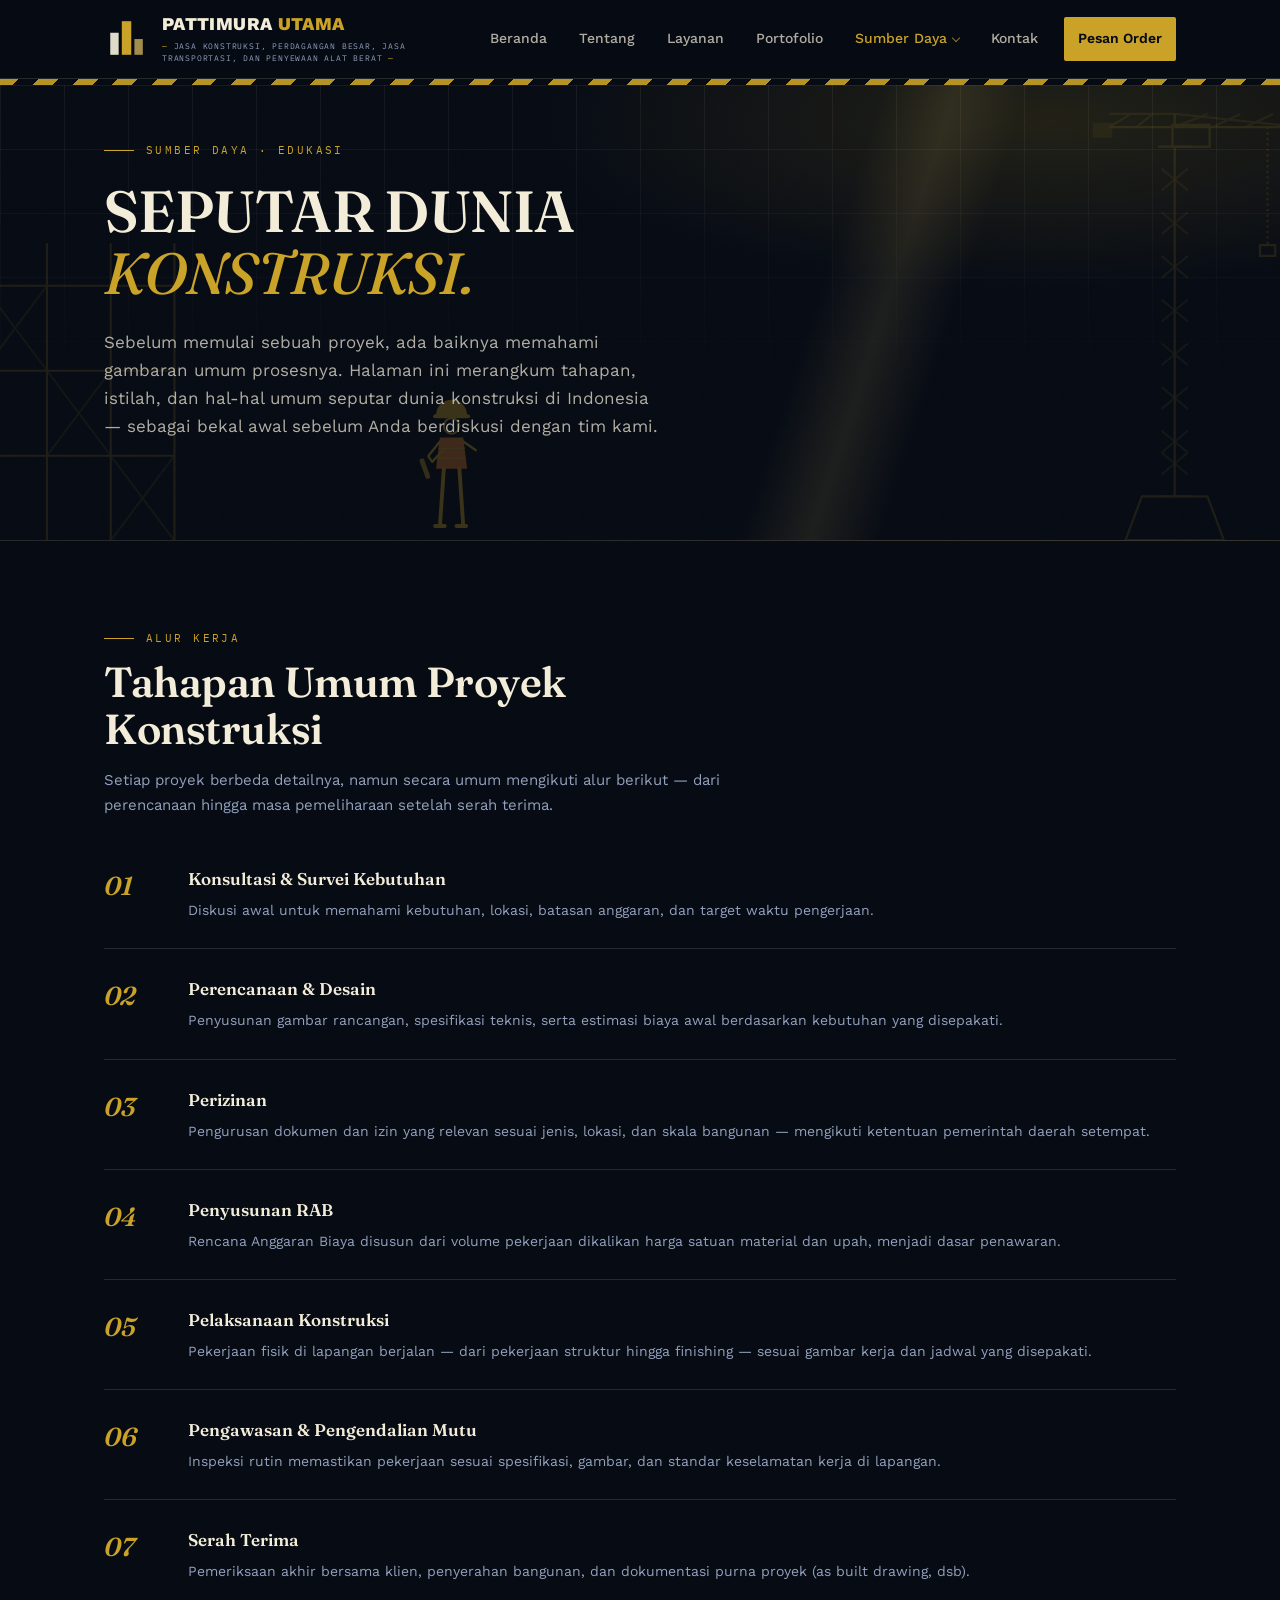
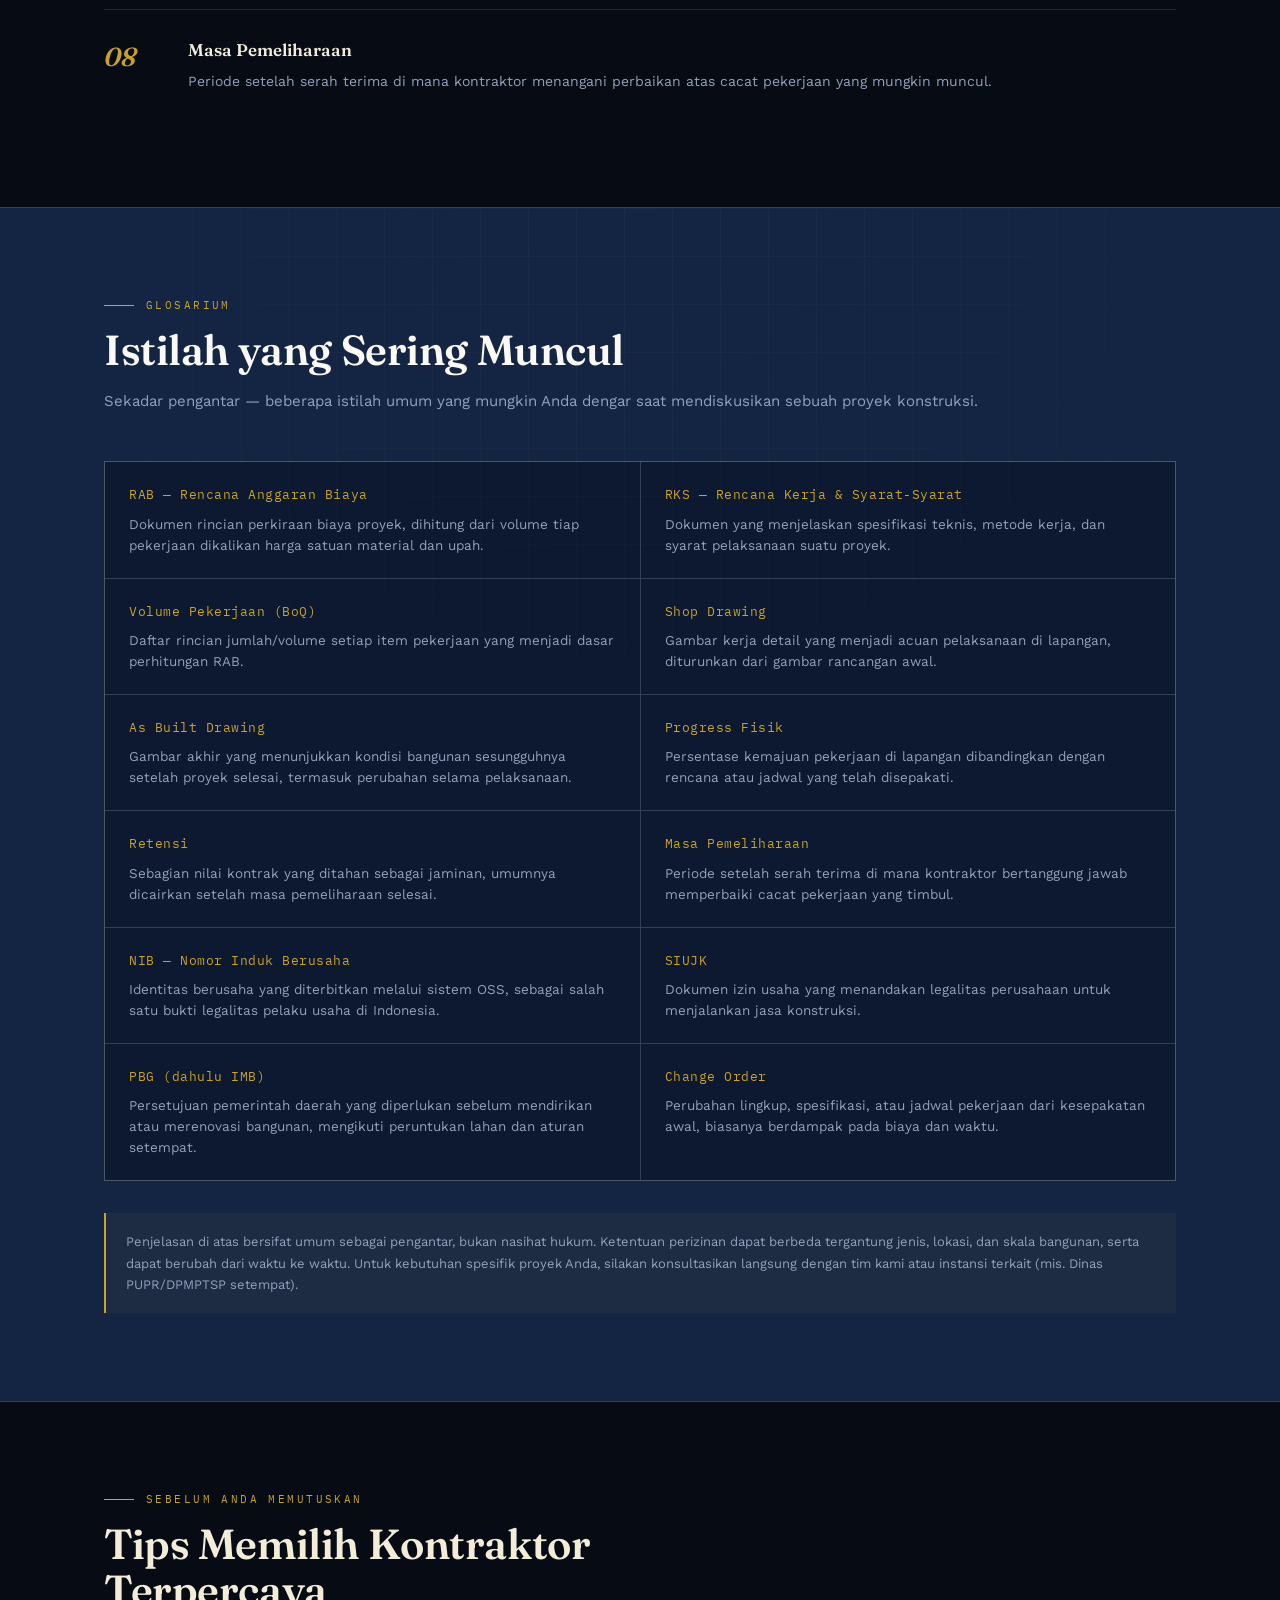
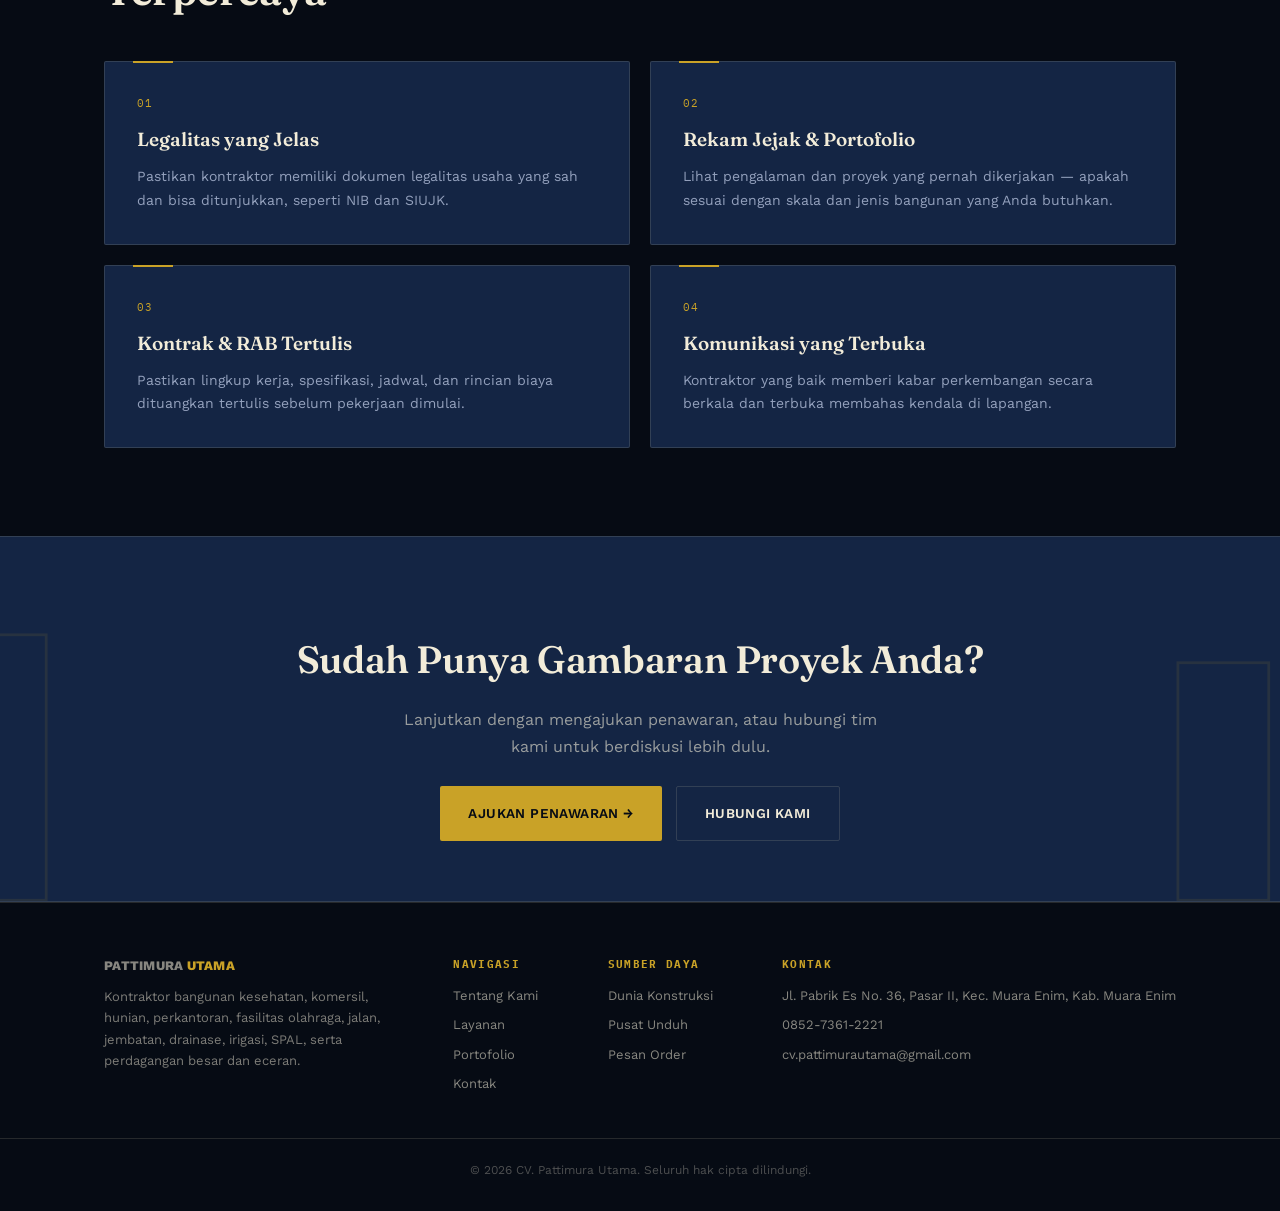
==== dunia-konstruksi.html @ ab566c2a "Add files via upload" ====
<!DOCTYPE html>
<html lang="id">
<head>
<meta charset="UTF-8" />
<meta name="viewport" content="width=device-width, initial-scale=1.0" />
<title>Seputar Dunia Konstruksi — Pattimura Utama</title>
<meta name="description" content="Panduan umum seputar dunia konstruksi: tahapan proyek, istilah-istilah umum (RAB, RKS, SIUJK, NIB, PBG/IMB), dan tips memilih kontraktor terpercaya." />
<link rel="stylesheet" href="style.css" />
</head>
<body>

<header class="site">
  <div class="nav-bar">
    <a class="brand" href="index.html">
      <div class="brand-mark"><svg viewBox="0 0 40 40" aria-hidden="true">
        <rect x="16" y="4" width="9" height="32" fill="#C9A227" />
        <rect x="5" y="15" width="8" height="21" fill="#F2ECD9" opacity="0.92" />
        <rect x="28" y="21" width="8" height="15" fill="#E7C567" opacity="0.7" />
      </svg></div>
      <div class="brand-name">PATTIMURA <span class="u">UTAMA</span><small>Jasa Konstruksi, Perdagangan Besar, Jasa Transportasi, dan Penyewaan Alat Berat</small></div>
    </a>
    <nav class="links">
      <a href="index.html">Beranda</a>
      <a href="tentang.html">Tentang</a>
      <a href="layanan.html">Layanan</a>
      <a href="portofolio.html">Portofolio</a>
      <div class="nav-dropdown active">
        <a href="dunia-konstruksi.html" class="drop-trigger active">Sumber Daya<span class="caret"></span></a>
        <div class="drop-menu">
          <a href="dunia-konstruksi.html" class="active">Dunia Konstruksi</a>
          <a href="unduh.html">Pusat Unduh</a>
        </div>
      </div>
      <a href="kontak.html">Kontak</a>
      <a href="pesan-order.html" class="cta">Pesan Order</a>
    </nav>
    <button class="nav-toggle" aria-label="Menu">☰</button>
  </div>
</header>
<div class="hazard-bar" aria-hidden="true"></div>

<section class="hero grit compact" style="padding:56px 0 64px;">
  <div class="site-scene" aria-hidden="true">
    <svg class="sc-scaffold" viewBox="0 0 200 300" preserveAspectRatio="xMinYMax meet"><g fill="none" stroke="currentColor" stroke-width="2">
      <path d="M20 20V300M80 20V300M140 20V300M200 20V300"/>
      <path d="M0 60H200M0 140H200M0 220H200"/>
      <path d="M20 60L80 140M80 60L20 140M80 140L140 220M140 140L80 220M140 220L200 300M200 220L140 300" opacity="0.55"/>
    </g></svg>
    <svg class="sc-crane" viewBox="0 0 240 400" preserveAspectRatio="xMaxYMax meet"><g fill="none" stroke="currentColor" stroke-width="2">
      <path d="M120 40V360"/>
      <path d="M105 40H135M105 360H135"/>
      <path d="M108 60L132 80M132 60L108 80M108 100L132 120M132 100L108 120M108 140L132 160M132 140L108 160M108 180L132 200M132 180L108 200M108 220L132 240M132 220L108 240M108 260L132 280M132 260L108 280M108 300L132 320M132 300L108 320M108 320L132 340M132 320L108 340" opacity="0.6"/>
      <path d="M90 360L150 360L165 400L75 400Z"/>
      <rect x="118" y="20" width="34" height="20"/>
      <path d="M120 22H235"/>
      <path d="M120 10L235 22M150 10L120 22M180 10L155 22M210 10L185 22" opacity="0.7"/>
      <path d="M120 10V22"/>
      <path d="M120 22H60"/>
      <path d="M60 10H120M80 10L60 22M100 10L85 22" opacity="0.7"/>
      <rect x="45" y="18" width="18" height="14" fill="currentColor" opacity="0.5" stroke="none"/>
      <path d="M205 22V130" stroke-dasharray="2 3"/>
      <path d="M198 130H212V140H198Z"/>
    </g></svg>
    <svg class="sc-worker w1" viewBox="0 0 60 150" preserveAspectRatio="xMidYMax meet"><g fill="currentColor" stroke="currentColor" stroke-linecap="round" stroke-linejoin="round">
      <path d="M14 26c0-9 7-16 16-16s16 7 16 16z" stroke="none"/>
      <rect x="11" y="25" width="38" height="4" rx="2" stroke="none"/>
      <circle cx="30" cy="37" r="8" fill="none" stroke-width="2"/>
      <path d="M18 49h24l4 32H14z" fill="#F0862D" stroke="none" opacity="0.9"/>
      <path d="M17 60h26M16 70h28" fill="none" stroke-width="1.4" opacity="0.9"/>
      <path d="M18 53 6 68 10 74 22 61" fill="none" stroke-width="2.4"/>
      <path d="M42 53 55 62" fill="none" stroke-width="2.4"/>
      <rect x="0" y="70" width="5" height="22" rx="2" transform="rotate(-20 2.5 81)" stroke="none" opacity="0.85"/>
      <path d="M22 81 18 140M38 81 42 140" fill="none" stroke-width="4"/>
      <path d="M13 140h10M35 140h10" stroke-width="4"/>
    </g></svg>
    <div class="sc-beam"></div>
  </div>
  <div class="wrap">
    <div class="eyebrow">Sumber Daya · Edukasi</div>
    <h1 class="display" style="font-size:clamp(34px,6vw,58px);">SEPUTAR DUNIA<br/><em>KONSTRUKSI.</em></h1>
    <p class="lead">Sebelum memulai sebuah proyek, ada baiknya memahami gambaran umum prosesnya. Halaman ini merangkum tahapan, istilah, dan hal-hal umum seputar dunia konstruksi di Indonesia — sebagai bekal awal sebelum Anda berdiskusi dengan tim kami.</p>
  </div>
</section>

<section class="on-concrete">
  <div class="wrap">
    <div class="section-head">
      <div class="eyebrow">Alur Kerja</div>
      <h2 class="display">Tahapan Umum Proyek Konstruksi</h2>
      <p>Setiap proyek berbeda detailnya, namun secara umum mengikuti alur berikut — dari perencanaan hingga masa pemeliharaan setelah serah terima.</p>
    </div>
    <div class="stage-list">
      <div class="stage-item">
        <div class="stage-num">01</div>
        <div><h3>Konsultasi &amp; Survei Kebutuhan</h3><p>Diskusi awal untuk memahami kebutuhan, lokasi, batasan anggaran, dan target waktu pengerjaan.</p></div>
      </div>
      <div class="stage-item">
        <div class="stage-num">02</div>
        <div><h3>Perencanaan &amp; Desain</h3><p>Penyusunan gambar rancangan, spesifikasi teknis, serta estimasi biaya awal berdasarkan kebutuhan yang disepakati.</p></div>
      </div>
      <div class="stage-item">
        <div class="stage-num">03</div>
        <div><h3>Perizinan</h3><p>Pengurusan dokumen dan izin yang relevan sesuai jenis, lokasi, dan skala bangunan — mengikuti ketentuan pemerintah daerah setempat.</p></div>
      </div>
      <div class="stage-item">
        <div class="stage-num">04</div>
        <div><h3>Penyusunan RAB</h3><p>Rencana Anggaran Biaya disusun dari volume pekerjaan dikalikan harga satuan material dan upah, menjadi dasar penawaran.</p></div>
      </div>
      <div class="stage-item">
        <div class="stage-num">05</div>
        <div><h3>Pelaksanaan Konstruksi</h3><p>Pekerjaan fisik di lapangan berjalan — dari pekerjaan struktur hingga finishing — sesuai gambar kerja dan jadwal yang disepakati.</p></div>
      </div>
      <div class="stage-item">
        <div class="stage-num">06</div>
        <div><h3>Pengawasan &amp; Pengendalian Mutu</h3><p>Inspeksi rutin memastikan pekerjaan sesuai spesifikasi, gambar, dan standar keselamatan kerja di lapangan.</p></div>
      </div>
      <div class="stage-item">
        <div class="stage-num">07</div>
        <div><h3>Serah Terima</h3><p>Pemeriksaan akhir bersama klien, penyerahan bangunan, dan dokumentasi purna proyek (as built drawing, dsb).</p></div>
      </div>
      <div class="stage-item">
        <div class="stage-num">08</div>
        <div><h3>Masa Pemeliharaan</h3><p>Periode setelah serah terima di mana kontraktor menangani perbaikan atas cacat pekerjaan yang mungkin muncul.</p></div>
      </div>
    </div>
  </div>
</section>

<section class="on-iron blueprint">
  <div class="wrap">
    <div class="section-head" style="max-width:100%;">
      <div class="eyebrow">Glosarium</div>
      <h2 class="display" style="color:var(--paper);">Istilah yang Sering Muncul</h2>
      <p>Sekadar pengantar — beberapa istilah umum yang mungkin Anda dengar saat mendiskusikan sebuah proyek konstruksi.</p>
    </div>
    <dl class="glossary-grid">
      <div class="glossary-item"><dt>RAB — Rencana Anggaran Biaya</dt><dd>Dokumen rincian perkiraan biaya proyek, dihitung dari volume tiap pekerjaan dikalikan harga satuan material dan upah.</dd></div>
      <div class="glossary-item"><dt>RKS — Rencana Kerja &amp; Syarat-Syarat</dt><dd>Dokumen yang menjelaskan spesifikasi teknis, metode kerja, dan syarat pelaksanaan suatu proyek.</dd></div>
      <div class="glossary-item"><dt>Volume Pekerjaan (BoQ)</dt><dd>Daftar rincian jumlah/volume setiap item pekerjaan yang menjadi dasar perhitungan RAB.</dd></div>
      <div class="glossary-item"><dt>Shop Drawing</dt><dd>Gambar kerja detail yang menjadi acuan pelaksanaan di lapangan, diturunkan dari gambar rancangan awal.</dd></div>
      <div class="glossary-item"><dt>As Built Drawing</dt><dd>Gambar akhir yang menunjukkan kondisi bangunan sesungguhnya setelah proyek selesai, termasuk perubahan selama pelaksanaan.</dd></div>
      <div class="glossary-item"><dt>Progress Fisik</dt><dd>Persentase kemajuan pekerjaan di lapangan dibandingkan dengan rencana atau jadwal yang telah disepakati.</dd></div>
      <div class="glossary-item"><dt>Retensi</dt><dd>Sebagian nilai kontrak yang ditahan sebagai jaminan, umumnya dicairkan setelah masa pemeliharaan selesai.</dd></div>
      <div class="glossary-item"><dt>Masa Pemeliharaan</dt><dd>Periode setelah serah terima di mana kontraktor bertanggung jawab memperbaiki cacat pekerjaan yang timbul.</dd></div>
      <div class="glossary-item"><dt>NIB — Nomor Induk Berusaha</dt><dd>Identitas berusaha yang diterbitkan melalui sistem OSS, sebagai salah satu bukti legalitas pelaku usaha di Indonesia.</dd></div>
      <div class="glossary-item"><dt>SIUJK</dt><dd>Dokumen izin usaha yang menandakan legalitas perusahaan untuk menjalankan jasa konstruksi.</dd></div>
      <div class="glossary-item"><dt>PBG (dahulu IMB)</dt><dd>Persetujuan pemerintah daerah yang diperlukan sebelum mendirikan atau merenovasi bangunan, mengikuti peruntukan lahan dan aturan setempat.</dd></div>
      <div class="glossary-item"><dt>Change Order</dt><dd>Perubahan lingkup, spesifikasi, atau jadwal pekerjaan dari kesepakatan awal, biasanya berdampak pada biaya dan waktu.</dd></div>
    </dl>
    <div class="disclaimer">
      Penjelasan di atas bersifat umum sebagai pengantar, bukan nasihat hukum. Ketentuan perizinan dapat berbeda tergantung jenis, lokasi, dan skala bangunan, serta dapat berubah dari waktu ke waktu. Untuk kebutuhan spesifik proyek Anda, silakan konsultasikan langsung dengan tim kami atau instansi terkait (mis. Dinas PUPR/DPMPTSP setempat).
    </div>
  </div>
</section>

<section class="on-concrete">
  <div class="wrap">
    <div class="section-head">
      <div class="eyebrow">Sebelum Anda Memutuskan</div>
      <h2 class="display">Tips Memilih Kontraktor Terpercaya</h2>
    </div>
    <div class="card-grid">
      <div class="card"><div class="tag">01</div><h3>Legalitas yang Jelas</h3><p>Pastikan kontraktor memiliki dokumen legalitas usaha yang sah dan bisa ditunjukkan, seperti NIB dan SIUJK.</p></div>
      <div class="card"><div class="tag">02</div><h3>Rekam Jejak &amp; Portofolio</h3><p>Lihat pengalaman dan proyek yang pernah dikerjakan — apakah sesuai dengan skala dan jenis bangunan yang Anda butuhkan.</p></div>
      <div class="card"><div class="tag">03</div><h3>Kontrak &amp; RAB Tertulis</h3><p>Pastikan lingkup kerja, spesifikasi, jadwal, dan rincian biaya dituangkan tertulis sebelum pekerjaan dimulai.</p></div>
      <div class="card"><div class="tag">04</div><h3>Komunikasi yang Terbuka</h3><p>Kontraktor yang baik memberi kabar perkembangan secara berkala dan terbuka membahas kendala di lapangan.</p></div>
    </div>
  </div>
</section>

<section class="on-iron tight cta-panel">
  <svg class="cta-skyline" viewBox="0 0 1200 260" preserveAspectRatio="xMidYMax slice" aria-hidden="true">
    <g fill="none" stroke="currentColor" stroke-width="2">
      <rect x="40" y="120" width="55" height="140" /><rect x="105" y="70" width="70" height="190" />
      <rect x="985" y="90" width="65" height="170" /><rect x="1060" y="140" width="55" height="120" />
      <rect x="1125" y="60" width="60" height="200" />
    </g>
  </svg>
  <div class="wrap" style="text-align:center; position:relative;">
    <h2 class="display" style="font-size:clamp(26px,4vw,38px); margin-bottom:16px;">Sudah Punya Gambaran Proyek Anda?</h2>
    <p class="steel-text" style="max-width:480px;margin:0 auto 26px;">Lanjutkan dengan mengajukan penawaran, atau hubungi tim kami untuk berdiskusi lebih dulu.</p>
    <div class="btn-row" style="justify-content:center;">
      <a href="pesan-order.html" class="btn btn-primary">Ajukan Penawaran →</a>
      <a href="kontak.html" class="btn btn-ghost">Hubungi Kami</a>
    </div>
  </div>
</section>

<footer class="site">
  <div class="wrap">
    <div class="fcol" style="max-width:280px;">
      <div class="fbrand">PATTIMURA <span class="u">UTAMA</span></div>
      <p style="color:rgba(242,236,217,0.5); font-size:13px; margin-top:10px;">Kontraktor bangunan kesehatan, komersil, hunian, perkantoran, fasilitas olahraga, jalan, jembatan, drainase, irigasi, SPAL, serta perdagangan besar dan eceran.</p>
    </div>
    <div class="fcol">
      <h4>Navigasi</h4>
      <a href="tentang.html">Tentang Kami</a>
      <a href="layanan.html">Layanan</a>
      <a href="portofolio.html">Portofolio</a>
      <a href="kontak.html">Kontak</a>
    </div>
    <div class="fcol">
      <h4>Sumber Daya</h4>
      <a href="dunia-konstruksi.html">Dunia Konstruksi</a>
      <a href="unduh.html">Pusat Unduh</a>
      <a href="pesan-order.html">Pesan Order</a>
    </div>
    <div class="fcol">
      <h4>Kontak</h4>
      <div>Jl. Pabrik Es No. 36, Pasar II, Kec. Muara Enim, Kab. Muara Enim</div>
      <div>0852-7361-2221</div>
      <div>cv.pattimurautama@gmail.com</div>
    </div>
  </div>
  <div class="bottom">© <span id="year"></span> CV. Pattimura Utama. Seluruh hak cipta dilindungi.</div>
</footer>

<script src="script.js"></script>
<script>document.getElementById('year').textContent = new Date().getFullYear();</script>
</body>
</html>
---- style.css ----
@import url('https://fonts.googleapis.com/css2?family=Fraunces:opsz,wght@9..144,500;9..144,600;9..144,700;9..144,900&family=Work+Sans:wght@400;500;600;700&family=IBM+Plex+Mono:wght@400;500;600&display=swap');

:root {
  --navy-deep: #060B14;
  --navy: #0D1930;
  --navy-panel: #142544;
  --navy-line: rgba(233,222,190,0.14);
  --gold: #C9A227;
  --gold-bright: #E7C567;
  --ivory: #F2ECD9;
  --slate: #93A0BC;
  --ink: #0D1930;
  --paper: #FBF9F3;
  --line: rgba(13,25,48,0.12);
}

* { box-sizing: border-box; }
html { scroll-behavior: smooth; }
body {
  margin: 0;
  background: var(--navy-deep);
  color: var(--ivory);
  font-family: 'Work Sans', sans-serif;
  line-height: 1.65;
}
img { max-width: 100%; display: block; }
a { color: inherit; }

.display { font-family: 'Fraunces', serif; font-weight: 600; letter-spacing: -0.01em; }
.mono { font-family: 'IBM Plex Mono', monospace; }

.eyebrow {
  font-family: 'IBM Plex Mono', monospace;
  font-size: 11px;
  letter-spacing: 0.22em;
  text-transform: uppercase;
  color: var(--gold);
  display: flex;
  align-items: center;
  gap: 12px;
}
.eyebrow::before { content: ''; width: 30px; height: 1px; background: var(--gold); display: inline-block; }

.wrap { max-width: 1120px; margin: 0 auto; padding: 0 24px; }

/* ---------- HEADER / NAV ---------- */
header.site {
  position: sticky; top: 0; z-index: 50;
  background: rgba(6,11,20,0.92);
  backdrop-filter: blur(10px);
  border-bottom: 1px solid var(--navy-line);
}
.nav-bar {
  max-width: 1120px; margin: 0 auto; padding: 0 24px;
  display: flex; align-items: center; justify-content: space-between;
  height: 78px;
}
.brand { display: flex; align-items: center; gap: 14px; text-decoration: none; }
.brand-mark {
  width: 44px; height: 44px;
  display: flex; align-items: flex-end; justify-content: center; gap: 3px;
  flex-shrink: 0; padding-bottom: 2px;
}
.brand-mark svg { width: 100%; height: 100%; }
.brand-name { color: var(--ivory); font-family: 'Work Sans', sans-serif; font-weight: 800; font-size: 18px; letter-spacing: 0.02em; line-height: 1.15; text-transform: uppercase; }
.brand-name .u { color: var(--gold); }
.brand-name small { display: block; max-width: 260px; white-space: normal; font-family: 'IBM Plex Mono', monospace; font-weight: 400; font-size: 8px; letter-spacing: 0.1em; line-height: 1.5; color: var(--slate); margin-top: 6px; text-transform: uppercase; }
.brand-name small::before { content: '— '; color: var(--gold); }
.brand-name small::after { content: ' —'; color: var(--gold); }
@media (max-width: 640px) { .brand-name small { display: none; } }

nav.links { display: flex; gap: 4px; align-items: center; }
nav.links a {
  text-decoration: none; color: rgba(242,236,217,0.72);
  font-size: 14px; font-weight: 500; padding: 10px 14px; border-radius: 2px;
  transition: color 0.15s, background 0.15s;
}
nav.links a:hover { color: var(--ivory); background: rgba(242,236,217,0.05); }
nav.links a.active { color: var(--gold); }
nav.links a.cta {
  background: var(--gold); color: var(--navy-deep); font-weight: 600; margin-left: 8px;
}
nav.links a.cta:hover { background: var(--gold-bright); }

.nav-toggle {
  display: none; background: none; border: 1px solid var(--navy-line); border-radius: 2px;
  width: 40px; height: 40px; color: var(--ivory); font-size: 18px; cursor: pointer;
}

/* ---------- NAV DROPDOWN (Sumber Daya) ---------- */
.nav-dropdown { position: relative; }
.nav-dropdown > .drop-trigger {
  display: inline-flex; align-items: center; gap: 6px;
  text-decoration: none; color: rgba(242,236,217,0.72);
  font-size: 14px; font-weight: 500; padding: 10px 14px; border-radius: 2px;
  transition: color 0.15s, background 0.15s; cursor: pointer;
}
.nav-dropdown > .drop-trigger:hover { color: var(--ivory); background: rgba(242,236,217,0.05); }
.nav-dropdown.active > .drop-trigger { color: var(--gold); }
.nav-dropdown .caret { width: 6px; height: 6px; border-right: 1.5px solid currentColor; border-bottom: 1.5px solid currentColor; transform: rotate(45deg); margin-top: -3px; transition: transform 0.15s; opacity: 0.7; }
.nav-dropdown:hover .caret, .nav-dropdown:focus-within .caret { transform: rotate(225deg); margin-top: 3px; }
.nav-dropdown .drop-menu {
  position: absolute; top: calc(100% + 6px); left: 0; min-width: 208px;
  background: var(--navy-panel); border: 1px solid var(--navy-line);
  box-shadow: 0 18px 40px rgba(6,11,20,0.45);
  padding: 6px; margin: 0; list-style: none;
  opacity: 0; visibility: hidden; transform: translateY(4px);
  transition: opacity 0.15s, transform 0.15s, visibility 0.15s;
  z-index: 60;
}
.nav-dropdown:hover .drop-menu, .nav-dropdown:focus-within .drop-menu { opacity: 1; visibility: visible; transform: translateY(0); }
.nav-dropdown .drop-menu a {
  display: block; padding: 11px 14px; font-size: 13.5px; border-radius: 2px;
  text-decoration: none; color: rgba(242,236,217,0.78);
}
.nav-dropdown .drop-menu a:hover { background: rgba(242,236,217,0.06); color: var(--gold); }
.nav-dropdown .drop-menu a.active { color: var(--gold); }

@media (max-width: 1150px) {
  nav.links {
    display: none; position: absolute; top: 78px; left: 0; right: 0;
    background: var(--navy-deep); flex-direction: column; align-items: stretch;
    padding: 8px 24px 20px; border-bottom: 1px solid var(--navy-line);
    max-height: calc(100vh - 78px); overflow-y: auto;
  }
  nav.links.open { display: flex; }
  nav.links a { padding: 14px 10px; border-bottom: 1px solid var(--navy-line); border-radius: 0; }
  nav.links a.cta { margin: 10px 0 0; text-align: center; border-bottom: none; }
  .nav-toggle { display: block; }
  .nav-dropdown { display: contents; }
  .nav-dropdown > .drop-trigger { padding: 14px 10px; border-bottom: 1px solid var(--navy-line); border-radius: 0; width: 100%; justify-content: space-between; }
  .nav-dropdown .caret { display: none; }
  .nav-dropdown .drop-menu {
    position: static; opacity: 1; visibility: visible; transform: none;
    background: transparent; border: none; box-shadow: none; padding: 0;
  }
  .nav-dropdown .drop-menu a { padding: 12px 10px 12px 24px; border-bottom: 1px solid var(--navy-line); color: rgba(242,236,217,0.6); font-size: 13px; }
}

/* ---------- HERO ---------- */
.hero {
  background:
    radial-gradient(ellipse 60% 55% at 82% 8%, rgba(201,162,39,0.14), transparent 68%),
    var(--navy-deep);
  color: var(--ivory);
  padding: 96px 0 108px;
  position: relative;
  overflow: hidden;
  border-bottom: 1px solid var(--navy-line);
}
.hero::before {
  content: '';
  position: absolute; inset: 0;
  background-image: linear-gradient(var(--navy-line) 1px, transparent 1px), linear-gradient(90deg, var(--navy-line) 1px, transparent 1px);
  background-size: 64px 64px;
  mask-image: linear-gradient(to bottom, rgba(0,0,0,0.5), transparent 70%);
  pointer-events: none;
}
.hero .wrap { position: relative; }
.hero-skyline {
  position: absolute; right: 0; bottom: 0; width: 62%; height: 78%;
  color: var(--gold); opacity: 0.16;
  pointer-events: none;
}
@media (max-width: 760px) { .hero-skyline { width: 90%; opacity: 0.1; } }

/* ---------- HERO ILLUSTRATION (full-color scene: workers, building, alat berat) ---------- */
.hero-grid { display: grid; grid-template-columns: 1.08fr 0.92fr; gap: 44px; align-items: center; }
@media (max-width: 960px) { .hero-grid { grid-template-columns: 1fr; gap: 36px; } }
.hero-copy h1, .hero-copy p.lead { max-width: none; }
.hero-illustration {
  position: relative; border-radius: 20px; overflow: hidden;
  border: 1px solid var(--navy-line);
  box-shadow: 0 30px 70px -24px rgba(0,0,0,0.55);
}
.hero-illustration svg { display: block; width: 100%; height: auto; }
@media (max-width: 960px) { .hero-illustration { max-width: 480px; margin: 0 auto; } }
.hero h1 {
  font-size: clamp(38px, 6vw, 70px);
  line-height: 1.06;
  margin: 22px 0 24px;
  max-width: 800px;
  font-weight: 600;
}
.hero h1 em { color: var(--gold); font-style: italic; font-weight: 500; }
.hero p.lead {
  max-width: 560px; font-size: 17px; color: rgba(242,236,217,0.72); margin-bottom: 36px;
}
.btn-row { display: flex; gap: 14px; flex-wrap: wrap; }
.btn {
  display: inline-flex; align-items: center; gap: 8px;
  padding: 15px 28px; border-radius: 2px; text-decoration: none;
  font-weight: 600; font-size: 13.5px; letter-spacing: 0.03em; text-transform: uppercase;
  transition: transform 0.15s, background 0.15s, border-color 0.15s;
}
.btn:hover { transform: translateY(-1px); }
.btn-primary { background: var(--gold); color: var(--navy-deep); }
.btn-primary:hover { background: var(--gold-bright); }
.btn-ghost { border: 1px solid var(--navy-line); color: var(--ivory); }
.btn-ghost:hover { border-color: var(--gold); color: var(--gold); }
.btn-dark { border: 1px solid var(--line); color: var(--ink); }
.btn-dark:hover { background: rgba(13,25,48,0.06); }

/* ---------- SECTION GENERIC ---------- */
section { padding: 88px 0; }
section.tight { padding: 60px 0; }
.section-head { max-width: 620px; margin-bottom: 48px; }
.section-head h2 { font-size: clamp(28px, 4vw, 42px); margin: 12px 0 0; line-height: 1.1; font-weight: 600; }
.section-head p { color: var(--slate); font-size: 15px; margin-top: 16px; }

.on-iron { background: var(--navy-panel); color: var(--ivory); border-top: 1px solid var(--navy-line); border-bottom: 1px solid var(--navy-line); }
.cta-panel { position: relative; overflow: hidden; }
.cta-skyline { position: absolute; left: 0; bottom: 0; width: 100%; height: 100%; color: var(--gold); opacity: 0.1; pointer-events: none; }
.on-iron .steel-text { color: rgba(242,236,217,0.6); }
.on-concrete { background: var(--navy-deep); }

/* ---------- CAPABILITY INDEX (signature grid) ---------- */
.index-grid {
  display: grid; grid-template-columns: repeat(3, 1fr); gap: 1px;
  background: var(--navy-line); border: 1px solid var(--navy-line);
}
.index-tile {
  background: var(--navy); padding: 30px 24px; min-height: 156px;
  display: flex; flex-direction: column; justify-content: space-between;
  position: relative;
  transition: background 0.2s;
}
.index-tile::before, .index-tile::after {
  content: ''; position: absolute; width: 14px; height: 14px;
  border: 1px solid transparent; transition: border-color 0.2s;
}
.index-tile::before { top: 8px; left: 8px; border-top-color: var(--gold); border-left-color: var(--gold); opacity: 0; }
.index-tile::after { bottom: 8px; right: 8px; border-bottom-color: var(--gold); border-right-color: var(--gold); opacity: 0; }
.index-tile:hover { background: var(--navy-panel); }
.index-tile:hover::before, .index-tile:hover::after { opacity: 1; }
.index-tile .num { font-family: 'Fraunces', serif; font-size: 15px; color: var(--gold); font-weight: 600; font-style: italic; }
.index-tile .icon { width: 28px; height: 28px; margin: 16px 0 12px; color: var(--slate); }
.index-tile h3 { font-size: 15px; margin: 0; font-weight: 600; font-family: 'Work Sans', sans-serif; line-height: 1.35; color: var(--ivory); }
@media (max-width: 760px) { .index-grid { grid-template-columns: repeat(2, 1fr); } }
@media (max-width: 480px) { .index-grid { grid-template-columns: 1fr; } }

/* ---------- STAT / VALUE STRIP ---------- */
.strip {
  display: grid; grid-template-columns: repeat(3, 1fr); border-top: 1px solid var(--navy-line); border-bottom: 1px solid var(--navy-line);
}
.strip > div { padding: 32px 24px; border-right: 1px solid var(--navy-line); }
.strip > div:last-child { border-right: none; }
.strip .label { font-family: 'IBM Plex Mono', monospace; font-size: 11px; letter-spacing: 0.12em; color: var(--gold); text-transform: uppercase; }
.strip .value { font-family: 'Fraunces', serif; font-size: 21px; font-weight: 600; margin-top: 10px; color: var(--ivory); }
@media (max-width: 700px) { .strip { grid-template-columns: 1fr; } .strip > div { border-right: none; border-bottom: 1px solid var(--navy-line); } }

/* ---------- CARDS ---------- */
.card-grid { display: grid; grid-template-columns: repeat(2, 1fr); gap: 20px; }
.card {
  background: var(--navy-panel); border: 1px solid var(--navy-line); border-radius: 2px; padding: 32px;
  position: relative;
}
.card::before {
  content: ''; position: absolute; top: -1px; left: 28px; width: 40px; height: 2px; background: var(--gold);
}
.card .tag { font-family: 'IBM Plex Mono', monospace; font-size: 11px; color: var(--gold); text-transform: uppercase; letter-spacing: 0.1em; }
.card h3 { margin: 12px 0 10px; font-size: 19px; font-family: 'Fraunces', serif; font-weight: 600; color: var(--ivory); }
.card p { color: var(--slate); font-size: 14px; margin: 0; }
@media (max-width: 700px) { .card-grid { grid-template-columns: 1fr; } }
.card-grid-3 { grid-template-columns: repeat(3, 1fr); }
@media (max-width: 760px) { .card-grid-3 { grid-template-columns: repeat(2, 1fr); } }
@media (max-width: 480px) { .card-grid-3 { grid-template-columns: 1fr; } }

/* ---------- PORTFOLIO TILES ---------- */
.port-grid { display: grid; grid-template-columns: repeat(3, 1fr); gap: 20px; }
.port-tile {
  border: 1px solid var(--navy-line); background: var(--navy-panel);
}
.port-media {
  aspect-ratio: 4/3; background:
    repeating-linear-gradient(135deg, var(--navy), var(--navy) 10px, var(--navy-panel) 10px, var(--navy-panel) 20px);
  display: flex; align-items: center; justify-content: center; position: relative;
}
.port-media .ph-icon {
  width: 34px; height: 34px; color: var(--gold); opacity: 0.55; margin-bottom: 10px;
}
.port-media .ph-label {
  font-family: 'IBM Plex Mono', monospace; font-size: 11px; color: var(--slate);
  background: rgba(6,11,20,0.85); padding: 5px 10px; border: 1px dashed var(--navy-line);
}
.port-media.ph-stack { flex-direction: column; }
.port-body { padding: 20px 22px; }
.port-body .tag { font-family: 'IBM Plex Mono', monospace; font-size: 10.5px; color: var(--gold); letter-spacing: 0.08em; text-transform: uppercase; }
.port-body h3 { margin: 10px 0 0; font-size: 16px; font-family: 'Fraunces', serif; font-weight: 600; color: var(--ivory); }
@media (max-width: 860px) { .port-grid { grid-template-columns: repeat(2, 1fr); } }
@media (max-width: 560px) { .port-grid { grid-template-columns: 1fr; } }

.callout-edit {
  margin-top: 28px; padding: 18px 20px; border: 1px dashed var(--gold); border-radius: 2px;
  background: rgba(201,162,39,0.06); font-size: 13px; color: var(--slate); display: flex; gap: 10px;
}

/* ---------- CONTACT ---------- */
.contact-grid { display: grid; grid-template-columns: 1fr 1fr; gap: 44px; align-items: start; }
.contact-info .item { padding: 20px 0; border-bottom: 1px solid var(--navy-line); }
.contact-info .item .lbl { font-family: 'IBM Plex Mono', monospace; font-size: 11px; letter-spacing: 0.1em; text-transform: uppercase; color: var(--gold); }
.contact-info .item .val { font-size: 16px; margin-top: 8px; font-weight: 500; color: var(--ivory); }
form.contact-form { display: flex; flex-direction: column; gap: 16px; }
form.contact-form label { font-family: 'IBM Plex Mono', monospace; font-size: 11px; letter-spacing: 0.08em; text-transform: uppercase; color: var(--slate); margin-bottom: 6px; display: block; }
form.contact-form input, form.contact-form textarea {
  width: 100%; padding: 13px 15px; border: 1px solid var(--navy-line); border-radius: 2px;
  font-family: 'Work Sans', sans-serif; font-size: 14px; background: var(--navy-panel); color: var(--ivory);
}
form.contact-form input:focus, form.contact-form textarea:focus { outline: none; border-color: var(--gold); }
form.contact-form textarea { resize: vertical; min-height: 110px; }
@media (max-width: 760px) { .contact-grid { grid-template-columns: 1fr; } }

/* ---------- FOOTER ---------- */
footer.site {
  background: var(--navy-deep); color: rgba(242,236,217,0.55); padding: 52px 0 30px; font-size: 13px;
  border-top: 1px solid var(--navy-line);
}
footer.site .wrap { display: flex; justify-content: space-between; flex-wrap: wrap; gap: 28px; }
footer.site .fbrand { color: var(--ivory); font-family: 'Work Sans', sans-serif; font-weight: 800; font-size: 18px; letter-spacing: 0.02em; text-transform: uppercase; }
footer.site .fbrand .u { color: var(--gold); }
footer.site .fcol h4 { font-family: 'IBM Plex Mono', monospace; font-size: 11px; letter-spacing: 0.12em; text-transform: uppercase; color: var(--gold); margin: 0 0 12px; }
footer.site .fcol a, footer.site .fcol div { display: block; color: rgba(242,236,217,0.55); text-decoration: none; margin-bottom: 8px; font-size: 13px; }
footer.site .fcol a:hover { color: var(--gold); }
footer.site .bottom { margin-top: 36px; padding-top: 22px; border-top: 1px solid var(--navy-line); text-align: center; font-size: 12px; color: rgba(242,236,217,0.3); }

/* ================================================================
   CONSTRUCTION-SITE SCENE — vector crane / scaffolding / grit
   Used as an atmospheric background layer on hero + CTA sections.
   Pure vector + CSS (no external photo assets) so it renders
   identically everywhere and stays on-brand (navy/gold line art).
   ================================================================ */
.site-scene {
  position: absolute; inset: 0; overflow: hidden; pointer-events: none; z-index: 0;
}
.site-scene svg { position: absolute; color: var(--gold); }
.site-scene .sc-crane { right: -2%; bottom: 0; width: 46%; height: 96%; opacity: 0.16; }
.site-scene .sc-scaffold { left: -3%; bottom: 0; width: 30%; height: 70%; opacity: 0.12; }
.site-scene .sc-building { left: 6%; bottom: 0; width: 38%; height: 84%; opacity: 0.15; }
.site-scene .sc-excavator { left: 2%; bottom: 1%; width: 32%; height: 32%; opacity: 0.22; }
.site-scene .sc-worker { bottom: 1%; width: 6.5%; height: 32%; opacity: 0.32; }
.site-scene .sc-worker.w1 { left: 32%; }
.site-scene .sc-worker.w2 { left: 41%; transform: scaleX(-1); opacity: 0.24; }
.site-scene .sc-worker.w3 { left: 6%; }
.site-scene .sc-beam {
  position: absolute; top: -20%; right: 8%; width: 46%; height: 140%;
  background: linear-gradient(100deg, transparent 40%, rgba(231,197,103,0.10) 50%, transparent 60%);
  transform: rotate(8deg);
  animation: scene-sweep 9s ease-in-out infinite;
}
@media (max-width: 760px) {
  .site-scene .sc-crane { width: 72%; opacity: 0.11; }
  .site-scene .sc-scaffold { display: none; }
  .site-scene .sc-building { width: 60%; opacity: 0.13; }
  .site-scene .sc-excavator { display: none; }
  .site-scene .sc-worker.w2, .site-scene .sc-worker.w3 { display: none; }
  .site-scene .sc-worker.w1 { left: auto; right: 4%; width: 11%; opacity: 0.26; }
}
@keyframes scene-sweep {
  0%, 100% { opacity: 0.5; transform: rotate(8deg) translateX(-4%); }
  50% { opacity: 1; transform: rotate(8deg) translateX(4%); }
}
@media (prefers-reduced-motion: reduce) {
  .site-scene .sc-beam { animation: none; }
}
/* subtle inner-page hero: no big display headline, so keep scene lower-key */
.hero.compact .site-scene .sc-crane { opacity: 0.12; }
.hero.compact .site-scene .sc-building { opacity: 0.13; }
.hero.compact .site-scene .sc-excavator { opacity: 0.18; }
.hero.compact .site-scene .sc-worker { opacity: 0.26; }
.hero.compact .site-scene .sc-worker.w2 { opacity: 0.19; }

/* Grit / poured-concrete grain overlay — adds material texture to dark panels */
.grit::after {
  content: '';
  position: absolute; inset: 0; pointer-events: none;
  opacity: 0.05; mix-blend-mode: overlay;
  background-image: url("data:image/svg+xml,%3Csvg xmlns='http://www.w3.org/2000/svg' width='120' height='120'%3E%3Cfilter id='n'%3E%3CfeTurbulence type='fractalNoise' baseFrequency='0.85' numOctaves='2' stitchTiles='stitch'/%3E%3C/filter%3E%3Crect width='100%25' height='100%25' filter='url(%23n)'/%3E%3C/svg%3E");
}
.hero, .cta-panel, .on-iron { position: relative; }

/* Hazard-accent divider — a restrained nod to site-barricade striping, in brand tones */
.hazard-bar {
  height: 6px;
  background: repeating-linear-gradient(-45deg, var(--gold) 0 14px, var(--navy-deep) 14px 28px);
  opacity: 0.9;
}

/* Blueprint grid variant usable on light/dark sections beyond the hero */
.blueprint {
  position: relative;
}
.blueprint::before {
  content: '';
  position: absolute; inset: 0; pointer-events: none;
  background-image: linear-gradient(var(--navy-line) 1px, transparent 1px), linear-gradient(90deg, var(--navy-line) 1px, transparent 1px);
  background-size: 48px 48px;
  mask-image: radial-gradient(ellipse 70% 70% at 50% 0%, rgba(0,0,0,0.4), transparent 75%);
  opacity: 0.6;
}

/* ---------- BADGES ---------- */
.badge {
  display: inline-flex; align-items: center; gap: 6px;
  font-family: 'IBM Plex Mono', monospace; font-size: 10.5px; letter-spacing: 0.08em; text-transform: uppercase;
  padding: 5px 10px; border-radius: 2px; border: 1px solid var(--navy-line);
}
.badge::before { content: ''; width: 6px; height: 6px; border-radius: 50%; background: currentColor; }
.badge-pending { color: var(--gold); background: rgba(201,162,39,0.08); border-color: rgba(201,162,39,0.3); }
.badge-ready { color: #7FD4A3; background: rgba(127,212,163,0.08); border-color: rgba(127,212,163,0.28); }

/* ---------- DOCUMENT / DOWNLOAD CARDS (unduh.html) ---------- */
.doc-grid { display: grid; grid-template-columns: repeat(2, 1fr); gap: 20px; }
.doc-card {
  background: var(--navy-panel); border: 1px solid var(--navy-line); padding: 26px 26px 24px;
  display: flex; gap: 18px; align-items: flex-start;
}
.doc-card .doc-icon {
  flex-shrink: 0; width: 46px; height: 46px; border: 1px solid var(--navy-line);
  display: flex; align-items: center; justify-content: center; color: var(--gold);
}
.doc-card .doc-icon svg { width: 22px; height: 22px; }
.doc-card .doc-body { flex: 1; min-width: 0; }
.doc-card .doc-body .doc-cat { font-family: 'IBM Plex Mono', monospace; font-size: 10.5px; color: var(--gold); text-transform: uppercase; letter-spacing: 0.08em; }
.doc-card h3 { margin: 8px 0 6px; font-size: 16px; font-family: 'Fraunces', serif; font-weight: 600; color: var(--ivory); }
.doc-card p { margin: 0 0 14px; font-size: 13px; color: var(--slate); }
.doc-card .doc-action { display: flex; align-items: center; justify-content: space-between; gap: 12px; flex-wrap: wrap; }
.doc-btn {
  display: inline-flex; align-items: center; gap: 8px;
  padding: 10px 16px; border: 1px solid var(--navy-line); color: rgba(242,236,217,0.45);
  font-size: 12.5px; font-weight: 600; letter-spacing: 0.02em; text-transform: uppercase;
  cursor: not-allowed; user-select: none;
}
.doc-btn.is-ready { border-color: var(--gold); color: var(--gold); cursor: pointer; }
.doc-btn.is-ready:hover { background: rgba(201,162,39,0.08); }
@media (max-width: 760px) { .doc-grid { grid-template-columns: 1fr; } .doc-card { flex-direction: column; } }

/* ---------- STAGE TIMELINE (dunia-konstruksi.html) ---------- */
.stage-list { display: flex; flex-direction: column; }
.stage-item {
  display: grid; grid-template-columns: 64px 1fr; gap: 20px;
  padding: 26px 0; border-bottom: 1px solid var(--navy-line);
}
.stage-item:first-child { padding-top: 0; }
.stage-item:last-child { border-bottom: none; }
.stage-item .stage-num { font-family: 'Fraunces', serif; font-size: 26px; font-style: italic; color: var(--gold); font-weight: 600; }
.stage-item h3 { margin: 0 0 6px; font-size: 17px; font-family: 'Fraunces', serif; font-weight: 600; color: var(--ivory); }
.stage-item p { margin: 0; color: var(--slate); font-size: 14px; }
@media (max-width: 560px) { .stage-item { grid-template-columns: 40px 1fr; gap: 14px; } .stage-item .stage-num { font-size: 20px; } }

/* ---------- GLOSSARY (dunia-konstruksi.html) ---------- */
.glossary-grid { display: grid; grid-template-columns: repeat(2, 1fr); gap: 1px; background: var(--navy-line); border: 1px solid var(--navy-line); }
.glossary-item { background: var(--navy); padding: 22px 24px; }
.glossary-item dt { font-family: 'IBM Plex Mono', monospace; font-size: 13px; color: var(--gold); letter-spacing: 0.04em; margin: 0 0 8px; }
.glossary-item dd { margin: 0; font-size: 13.5px; color: var(--slate); line-height: 1.55; }
@media (max-width: 700px) { .glossary-grid { grid-template-columns: 1fr; } }

.disclaimer {
  margin-top: 32px; padding: 18px 20px; border-left: 2px solid var(--gold);
  background: rgba(201,162,39,0.05); font-size: 13px; color: var(--slate);
}

/* ---------- STRUCTURED ORDER FORM (pesan-order.html) ---------- */
.form-section + .form-section { margin-top: 30px; padding-top: 30px; border-top: 1px solid var(--navy-line); }
.form-section .fs-label { font-family: 'IBM Plex Mono', monospace; font-size: 11px; letter-spacing: 0.1em; text-transform: uppercase; color: var(--gold); margin-bottom: 16px; display: block; }
.field-row { display: grid; grid-template-columns: 1fr 1fr; gap: 16px; }
@media (max-width: 640px) { .field-row { grid-template-columns: 1fr; } }
form.contact-form select {
  width: 100%; padding: 13px 15px; border: 1px solid var(--navy-line); border-radius: 2px;
  font-family: 'Work Sans', sans-serif; font-size: 14px; background: var(--navy-panel); color: var(--ivory);
  appearance: none;
  background-image: linear-gradient(45deg, transparent 50%, var(--gold) 50%), linear-gradient(135deg, var(--gold) 50%, transparent 50%);
  background-position: calc(100% - 20px) center, calc(100% - 15px) center;
  background-size: 5px 5px, 5px 5px; background-repeat: no-repeat;
}
form.contact-form select:focus { outline: none; border-color: var(--gold); }
.check-grid { display: grid; grid-template-columns: repeat(2, 1fr); gap: 10px; }
@media (max-width: 640px) { .check-grid { grid-template-columns: 1fr; } }
.check-item {
  display: flex; align-items: center; gap: 10px; padding: 12px 14px;
  border: 1px solid var(--navy-line); font-size: 13.5px; color: rgba(242,236,217,0.85);
  cursor: pointer; transition: border-color 0.15s, background 0.15s;
}
.check-item:hover { border-color: var(--gold); }
.check-item input { accent-color: var(--gold); width: 15px; height: 15px; flex-shrink: 0; }
.check-item input:checked ~ span { color: var(--gold); }
.next-steps { display: flex; flex-direction: column; gap: 18px; }
.next-steps .ns-item { display: flex; gap: 14px; align-items: flex-start; }
.next-steps .ns-num {
  flex-shrink: 0; width: 30px; height: 30px; border: 1px solid var(--gold); color: var(--gold);
  display: flex; align-items: center; justify-content: center; font-family: 'IBM Plex Mono', monospace; font-size: 12px;
}
.next-steps p { margin: 0; font-size: 13.5px; color: var(--slate); }
.next-steps strong { color: var(--ivory); }

/* ---------- LEGALITAS FACT GRID + TABLE (tentang.html) ---------- */
.contact-info.two-col { display: grid; grid-template-columns: repeat(2, 1fr); gap: 0 40px; }
@media (max-width: 600px) { .contact-info.two-col { grid-template-columns: 1fr; } }
.legal-table-wrap { overflow-x: auto; margin-top: 8px; border: 1px solid var(--navy-line); }
.legal-table { width: 100%; border-collapse: collapse; min-width: 680px; font-size: 13.5px; }
.legal-table th {
  font-family: 'IBM Plex Mono', monospace; font-size: 10.5px; letter-spacing: 0.08em; text-transform: uppercase;
  color: var(--gold); text-align: left; padding: 13px 16px; border-bottom: 1px solid var(--navy-line); background: var(--navy-panel);
}
.legal-table td { padding: 13px 16px; border-bottom: 1px solid var(--navy-line); color: var(--slate); }
.legal-table tr:last-child td { border-bottom: none; }
.legal-table tr:hover td { background: rgba(242,236,217,0.03); color: var(--ivory); }

/* ---------- MINIMALIST LEGAL DOCUMENT CARDS (tentang.html "Dokumen Resmi") ---------- */
.legal-doc-grid { display: grid; grid-template-columns: repeat(2, 1fr); gap: 18px; margin-bottom: 48px; }
@media (max-width: 760px) { .legal-doc-grid { grid-template-columns: 1fr; } }
.legal-doc-card {
  position: relative; overflow: hidden;
  background: var(--navy-panel); border: 1px solid var(--navy-line);
  padding: 24px 26px 22px;
}
.legal-doc-card::before {
  content: ""; position: absolute; top: 0; left: 0; right: 0; height: 3px;
  background: linear-gradient(90deg, var(--gold), var(--gold-bright));
}
.legal-doc-card .ldc-top { display: flex; align-items: flex-start; justify-content: space-between; gap: 12px; margin-bottom: 16px; }
.legal-doc-card .ldc-icon {
  width: 40px; height: 40px; flex: none; border-radius: 50%;
  border: 1px solid var(--gold); color: var(--gold);
  display: flex; align-items: center; justify-content: center;
}
.legal-doc-card .ldc-icon svg { width: 19px; height: 19px; }
.legal-doc-card .ldc-head { flex: 1; }
.legal-doc-card .ldc-cat {
  font-family: 'IBM Plex Mono', monospace; font-size: 10px; letter-spacing: 0.12em;
  text-transform: uppercase; color: var(--gold); margin-bottom: 5px;
}
.legal-doc-card h4 { font-family: 'Fraunces', serif; font-size: 19px; font-weight: 600; color: var(--ivory); margin: 0; line-height: 1.3; }
.legal-doc-card .ldc-facts { display: flex; flex-direction: column; gap: 7px; margin-bottom: 14px; }
.legal-doc-card .ldc-facts div {
  display: flex; justify-content: space-between; align-items: baseline; gap: 14px;
  font-size: 12.5px; color: var(--slate); border-bottom: 1px dashed rgba(242,236,217,0.09); padding-bottom: 6px;
}
.legal-doc-card .ldc-facts div span:first-child { flex: none; color: var(--slate); opacity: 0.85; }
.legal-doc-card .ldc-facts div span:last-child { text-align: right; color: var(--ivory); font-weight: 500; }
.legal-doc-card .ldc-note { font-size: 12px; color: var(--slate); line-height: 1.55; margin: 0; }

/* ---------- 4-UP STRIP (tentang.html "Empat Tahap") — responsive override ---------- */
.strip.strip-4 { grid-template-columns: repeat(4, 1fr); }
@media (max-width: 760px) { .strip.strip-4 { grid-template-columns: repeat(2, 1fr); } .strip.strip-4 > div:nth-child(2) { border-right: none; } }
@media (max-width: 480px) { .strip.strip-4 { grid-template-columns: 1fr; } .strip.strip-4 > div { border-right: none; border-bottom: 1px solid var(--navy-line); } .strip.strip-4 > div:last-child { border-bottom: none; } }
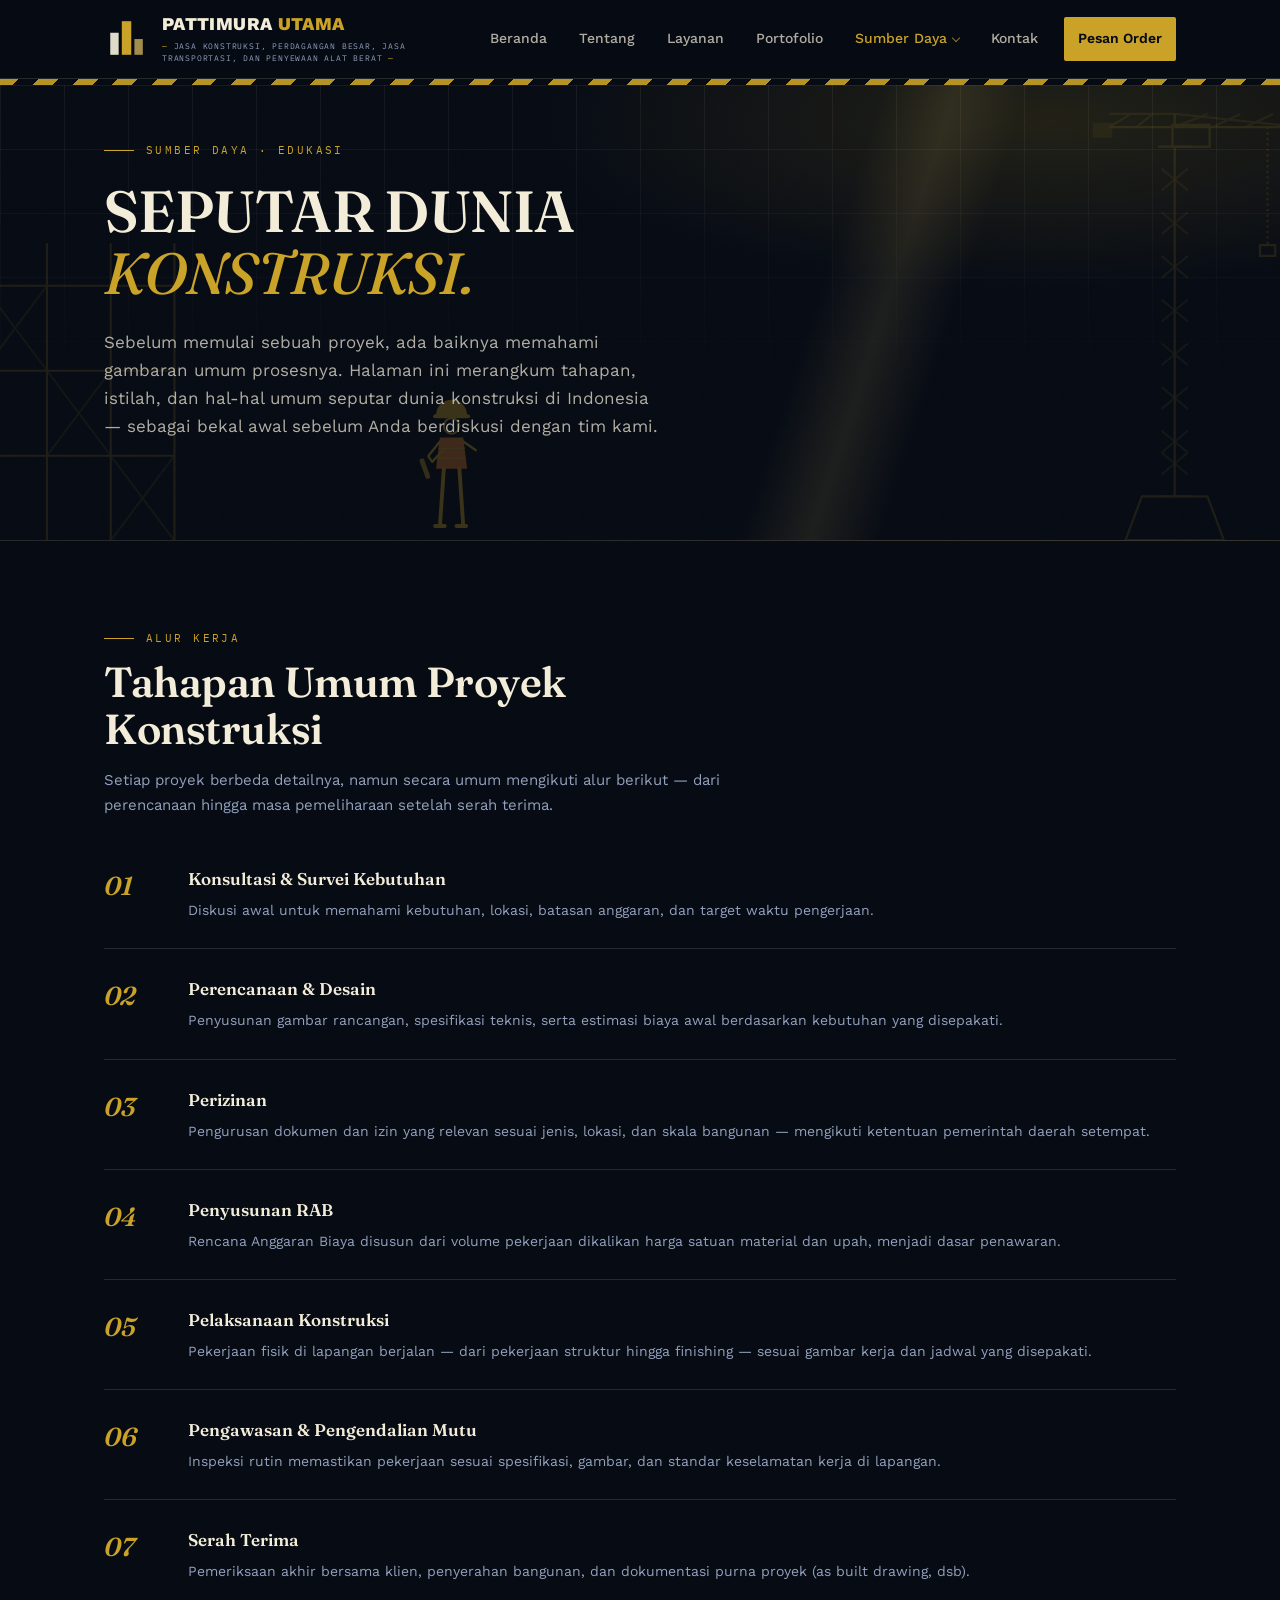
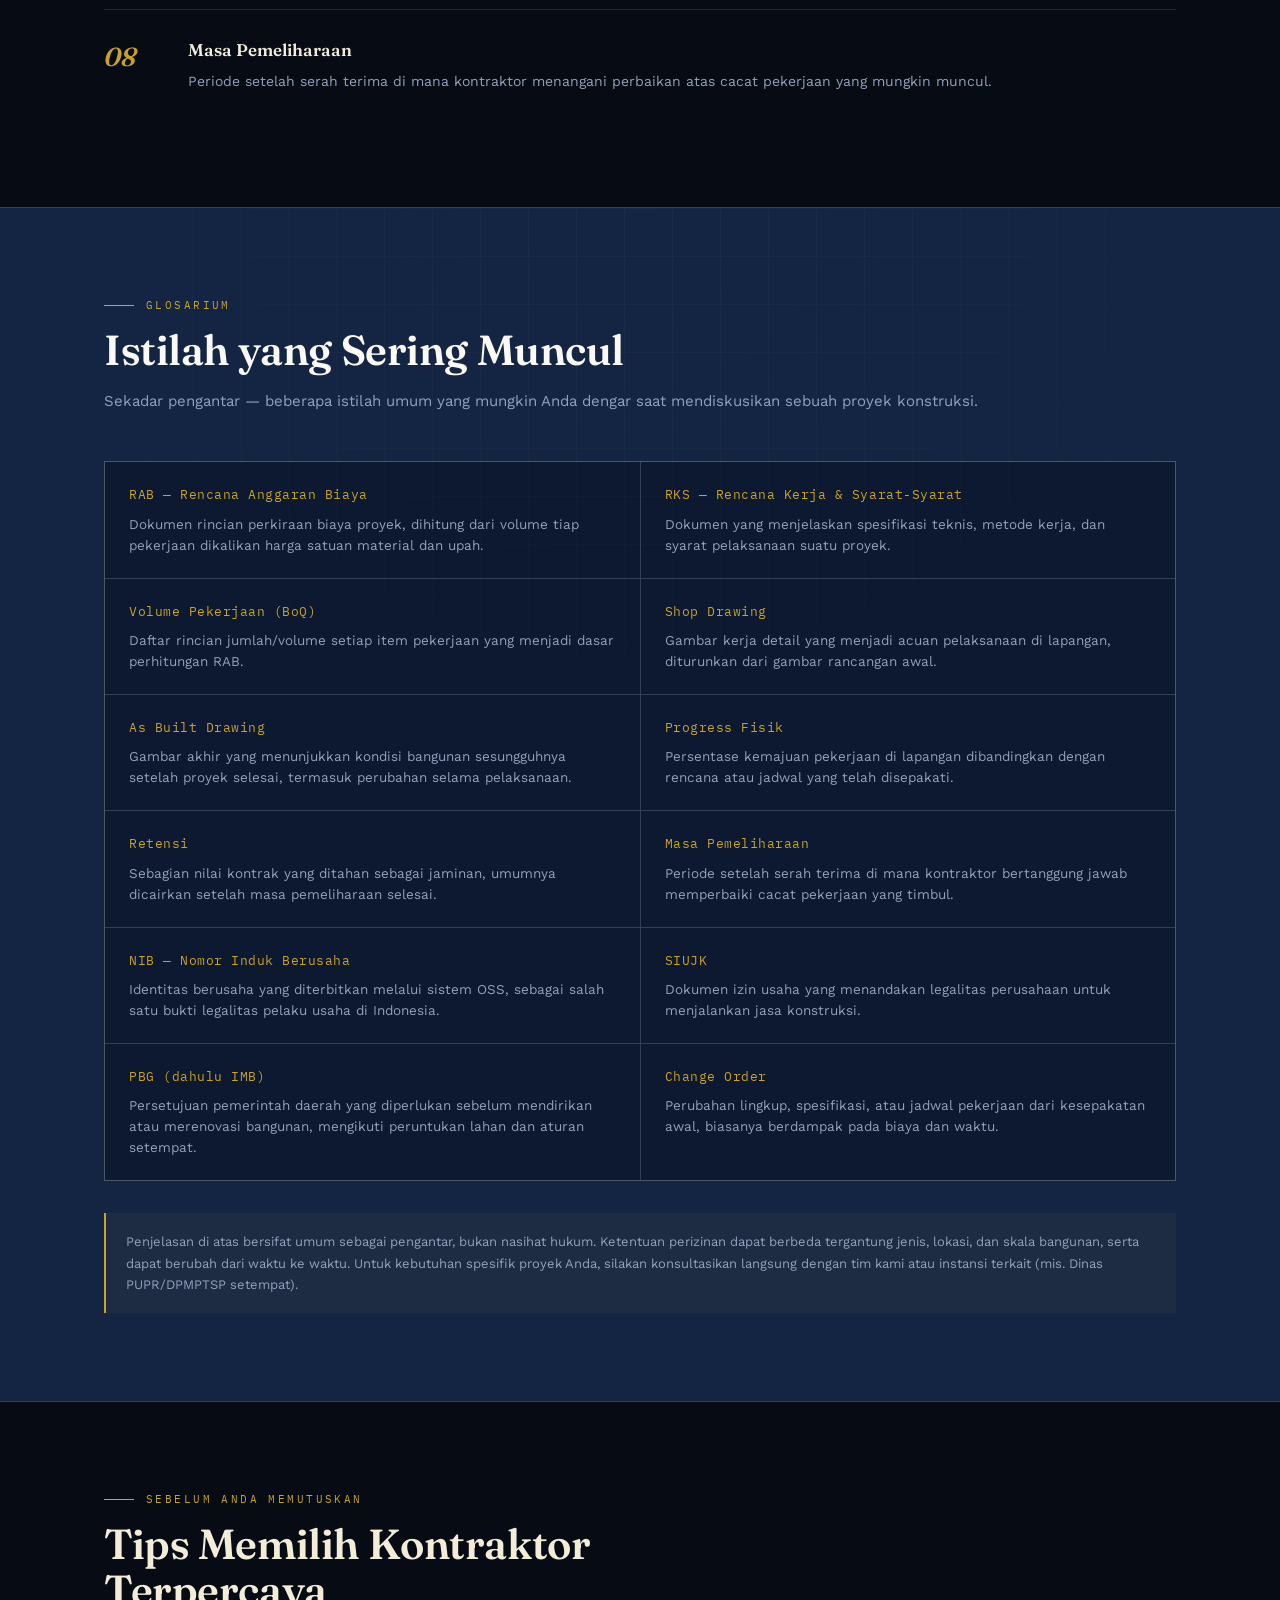
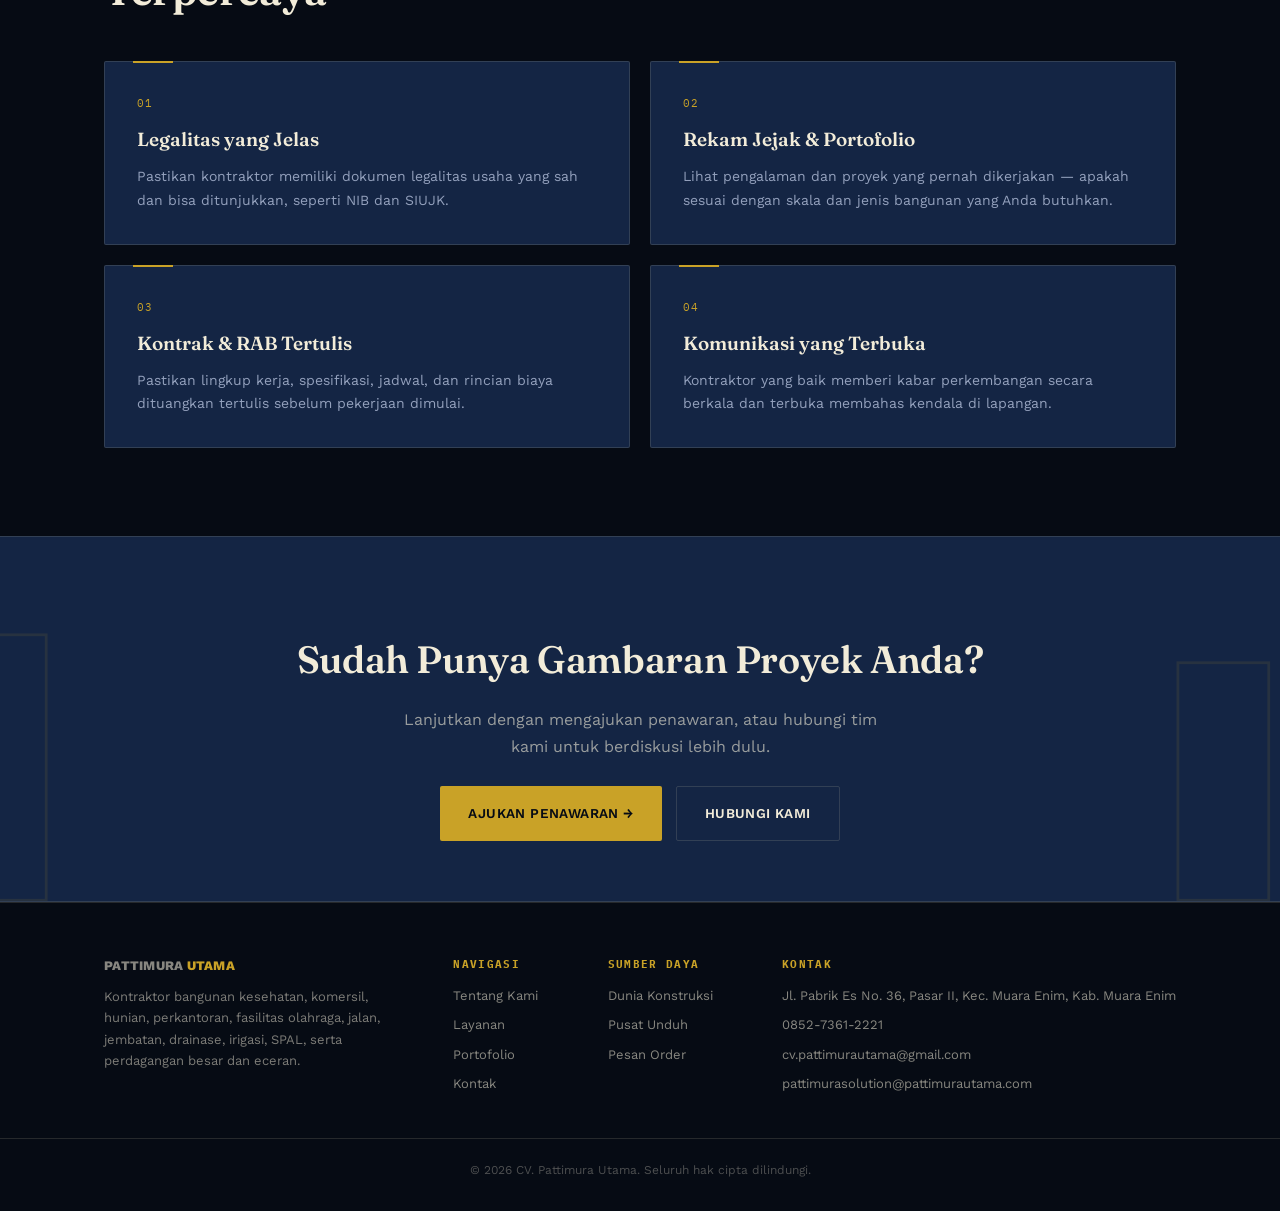
==== commit 89c7cd9d: "Add files via upload" ====
--- a/dunia-konstruksi.html
+++ b/dunia-konstruksi.html
@@ -5,6 +5,15 @@
 <meta name="viewport" content="width=device-width, initial-scale=1.0" />
 <title>Seputar Dunia Konstruksi — Pattimura Utama</title>
 <meta name="description" content="Panduan umum seputar dunia konstruksi: tahapan proyek, istilah-istilah umum (RAB, RKS, SIUJK, NIB, PBG/IMB), dan tips memilih kontraktor terpercaya." />
+<meta name="robots" content="index, follow" />
+<link rel="canonical" href="https://www.pattimurautama.com/dunia-konstruksi.html" />
+<meta property="og:type" content="website" />
+<meta property="og:site_name" content="Pattimura Utama" />
+<meta property="og:locale" content="id_ID" />
+<meta property="og:title" content="Seputar Dunia Konstruksi — Pattimura Utama" />
+<meta property="og:description" content="Panduan umum seputar dunia konstruksi: tahapan proyek, istilah-istilah umum (RAB, RKS, SIUJK, NIB, PBG/IMB), dan tips memilih kontraktor terpercaya." />
+<meta property="og:url" content="https://www.pattimurautama.com/dunia-konstruksi.html" />
+<meta name="twitter:card" content="summary" />
 <link rel="stylesheet" href="style.css" />
 </head>
 <body>
@@ -210,6 +219,7 @@
       <div>Jl. Pabrik Es No. 36, Pasar II, Kec. Muara Enim, Kab. Muara Enim</div>
       <div>0852-7361-2221</div>
       <div>cv.pattimurautama@gmail.com</div>
+      <div>pattimurasolution@pattimurautama.com</div>
     </div>
   </div>
   <div class="bottom">© <span id="year"></span> CV. Pattimura Utama. Seluruh hak cipta dilindungi.</div>
--- a/style.css
+++ b/style.css
@@ -266,6 +266,56 @@
 @media (max-width: 760px) { .card-grid-3 { grid-template-columns: repeat(2, 1fr); } }
 @media (max-width: 480px) { .card-grid-3 { grid-template-columns: 1fr; } }
 
+/* ---------- LEADER / FOUNDER CARD ---------- */
+.leader-card {
+  display: flex; align-items: flex-start; gap: 24px;
+  background: var(--navy-panel); border: 1px solid var(--navy-line); padding: 32px;
+}
+@media (max-width: 600px) { .leader-card { flex-direction: column; align-items: center; text-align: center; } }
+.leader-avatar {
+  flex: none; width: 76px; height: 76px; border-radius: 50%;
+  background: linear-gradient(145deg, var(--navy), var(--navy-deep));
+  border: 1px solid var(--gold);
+  display: flex; align-items: center; justify-content: center;
+  font-family: 'Fraunces', serif; font-weight: 700; font-size: 26px; color: var(--gold);
+  object-fit: cover;
+}
+.leader-info .tag { font-family: 'IBM Plex Mono', monospace; font-size: 11px; color: var(--gold); text-transform: uppercase; letter-spacing: 0.1em; }
+.leader-info h3 { margin: 8px 0 4px; font-size: 21px; font-family: 'Fraunces', serif; font-weight: 600; color: var(--ivory); }
+.leader-info .role { font-size: 13px; color: var(--slate); margin-bottom: 12px; font-family: 'IBM Plex Mono', monospace; letter-spacing: 0.03em; }
+.leader-info p { color: var(--slate); font-size: 14px; margin: 0; max-width: 640px; }
+
+/* ---------- STRUKTUR PERUSAHAAN / ORG CHART ---------- */
+.org-chart { max-width: 900px; margin: 8px auto 0; display: flex; flex-direction: column; align-items: center; }
+.org-node-line { width: 1px; height: 30px; background: var(--navy-line); }
+.org-row { display: grid; gap: 20px; width: 100%; }
+.org-row.row-1 { grid-template-columns: minmax(240px, 380px); justify-content: center; }
+.org-row.row-2 { grid-template-columns: repeat(2, minmax(220px, 1fr)); max-width: 680px; margin: 0 auto; }
+@media (max-width: 640px) { .org-row.row-2 { grid-template-columns: 1fr; } }
+.org-row.row-3 { grid-template-columns: repeat(4, minmax(160px, 1fr)); }
+@media (max-width: 820px) { .org-row.row-3 { grid-template-columns: repeat(2, 1fr); } }
+@media (max-width: 480px) { .org-row.row-3 { grid-template-columns: 1fr; } }
+.org-card {
+  background: var(--navy-panel); border: 1px solid var(--navy-line); border-top: 2px solid var(--gold);
+  padding: 26px 24px; text-align: center;
+}
+.org-card-lead { border-top: 2px solid var(--gold-bright); background: linear-gradient(180deg, var(--navy-panel), var(--navy)); }
+.org-role { font-family: 'IBM Plex Mono', monospace; font-size: 11px; color: var(--gold); text-transform: uppercase; letter-spacing: 0.1em; }
+.org-card h3 { margin: 8px 0 8px; font-size: 19px; font-family: 'Fraunces', serif; font-weight: 600; color: var(--ivory); }
+.org-card p { color: var(--slate); font-size: 13px; margin: 0; line-height: 1.55; }
+.org-card-sm { padding: 22px 16px; }
+.org-card-sm .org-role { display: block; margin-bottom: 8px; font-size: 10px; line-height: 1.4; }
+.org-card-sm h3 { margin: 0; font-size: 15px; }
+.org-avatar {
+  width: 42px; height: 42px; margin: 0 auto 12px; border-radius: 50%;
+  background: linear-gradient(145deg, var(--navy), var(--navy-deep));
+  border: 1px solid var(--gold);
+  display: flex; align-items: center; justify-content: center;
+  font-family: 'Fraunces', serif; font-weight: 700; font-size: 14px; color: var(--gold);
+  object-fit: cover;
+}
+.org-avatar-lg { width: 64px; height: 64px; margin-bottom: 14px; }
+
 /* ---------- PORTFOLIO TILES ---------- */
 .port-grid { display: grid; grid-template-columns: repeat(3, 1fr); gap: 20px; }
 .port-tile {
@@ -434,6 +484,20 @@
 .doc-btn.is-ready:hover { background: rgba(201,162,39,0.08); }
 @media (max-width: 760px) { .doc-grid { grid-template-columns: 1fr; } .doc-card { flex-direction: column; } }
 
+/* ---------- READING LIST (unduh.html — bacaan referensi, tanpa unduhan) ---------- */
+.read-list { display: flex; flex-direction: column; border-top: 1px solid var(--navy-line); }
+.read-item {
+  display: grid; grid-template-columns: 1fr auto; gap: 16px; align-items: start;
+  padding: 18px 4px; border-bottom: 1px solid var(--navy-line);
+}
+.read-item .ri-body h4 { margin: 0 0 4px; font-size: 15px; font-family: 'Fraunces', serif; font-weight: 600; color: var(--ivory); }
+.read-item .ri-body p { margin: 0; font-size: 13px; color: var(--slate); line-height: 1.5; }
+.read-item .ri-tag {
+  font-family: 'IBM Plex Mono', monospace; font-size: 10.5px; letter-spacing: 0.08em; text-transform: uppercase;
+  color: rgba(242,236,217,0.4); white-space: nowrap; padding-top: 3px;
+}
+@media (max-width: 560px) { .read-item { grid-template-columns: 1fr; } .read-item .ri-tag { padding-top: 0; } }
+
 /* ---------- STAGE TIMELINE (dunia-konstruksi.html) ---------- */
 .stage-list { display: flex; flex-direction: column; }
 .stage-item {
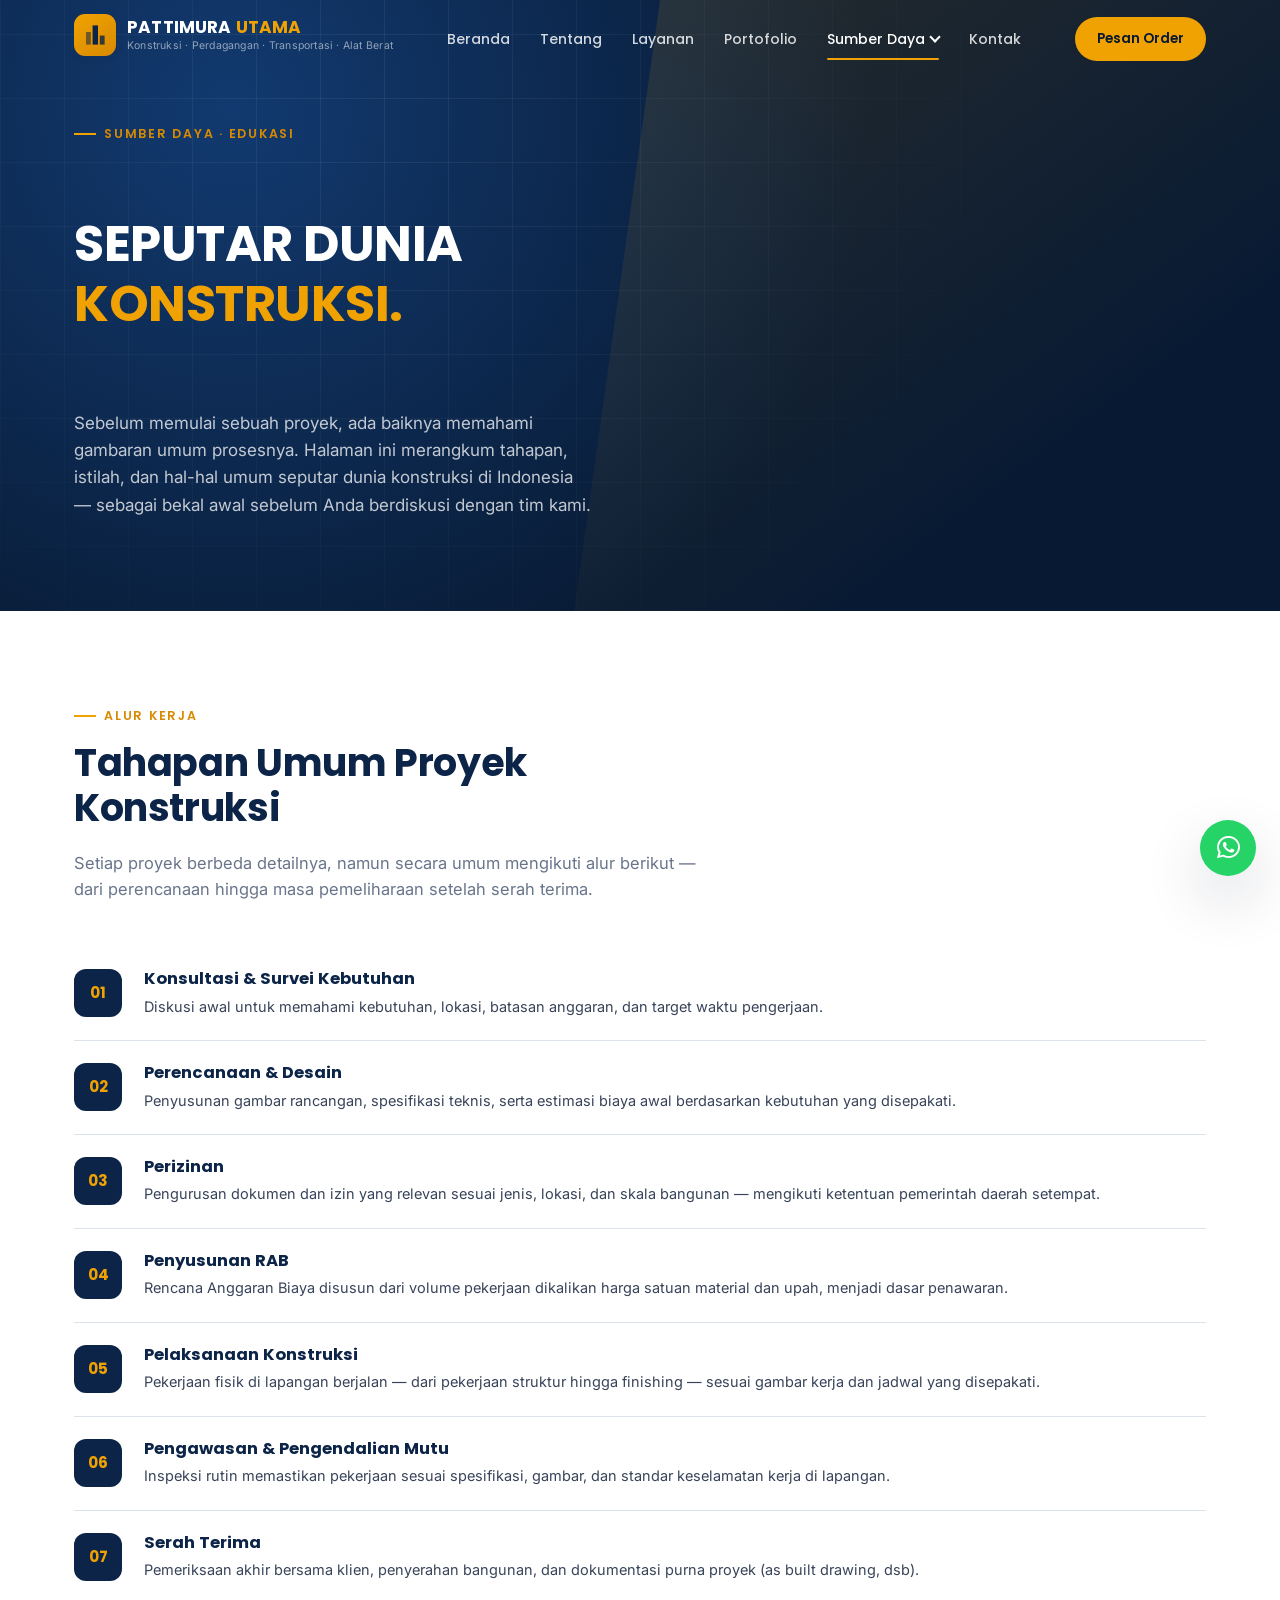
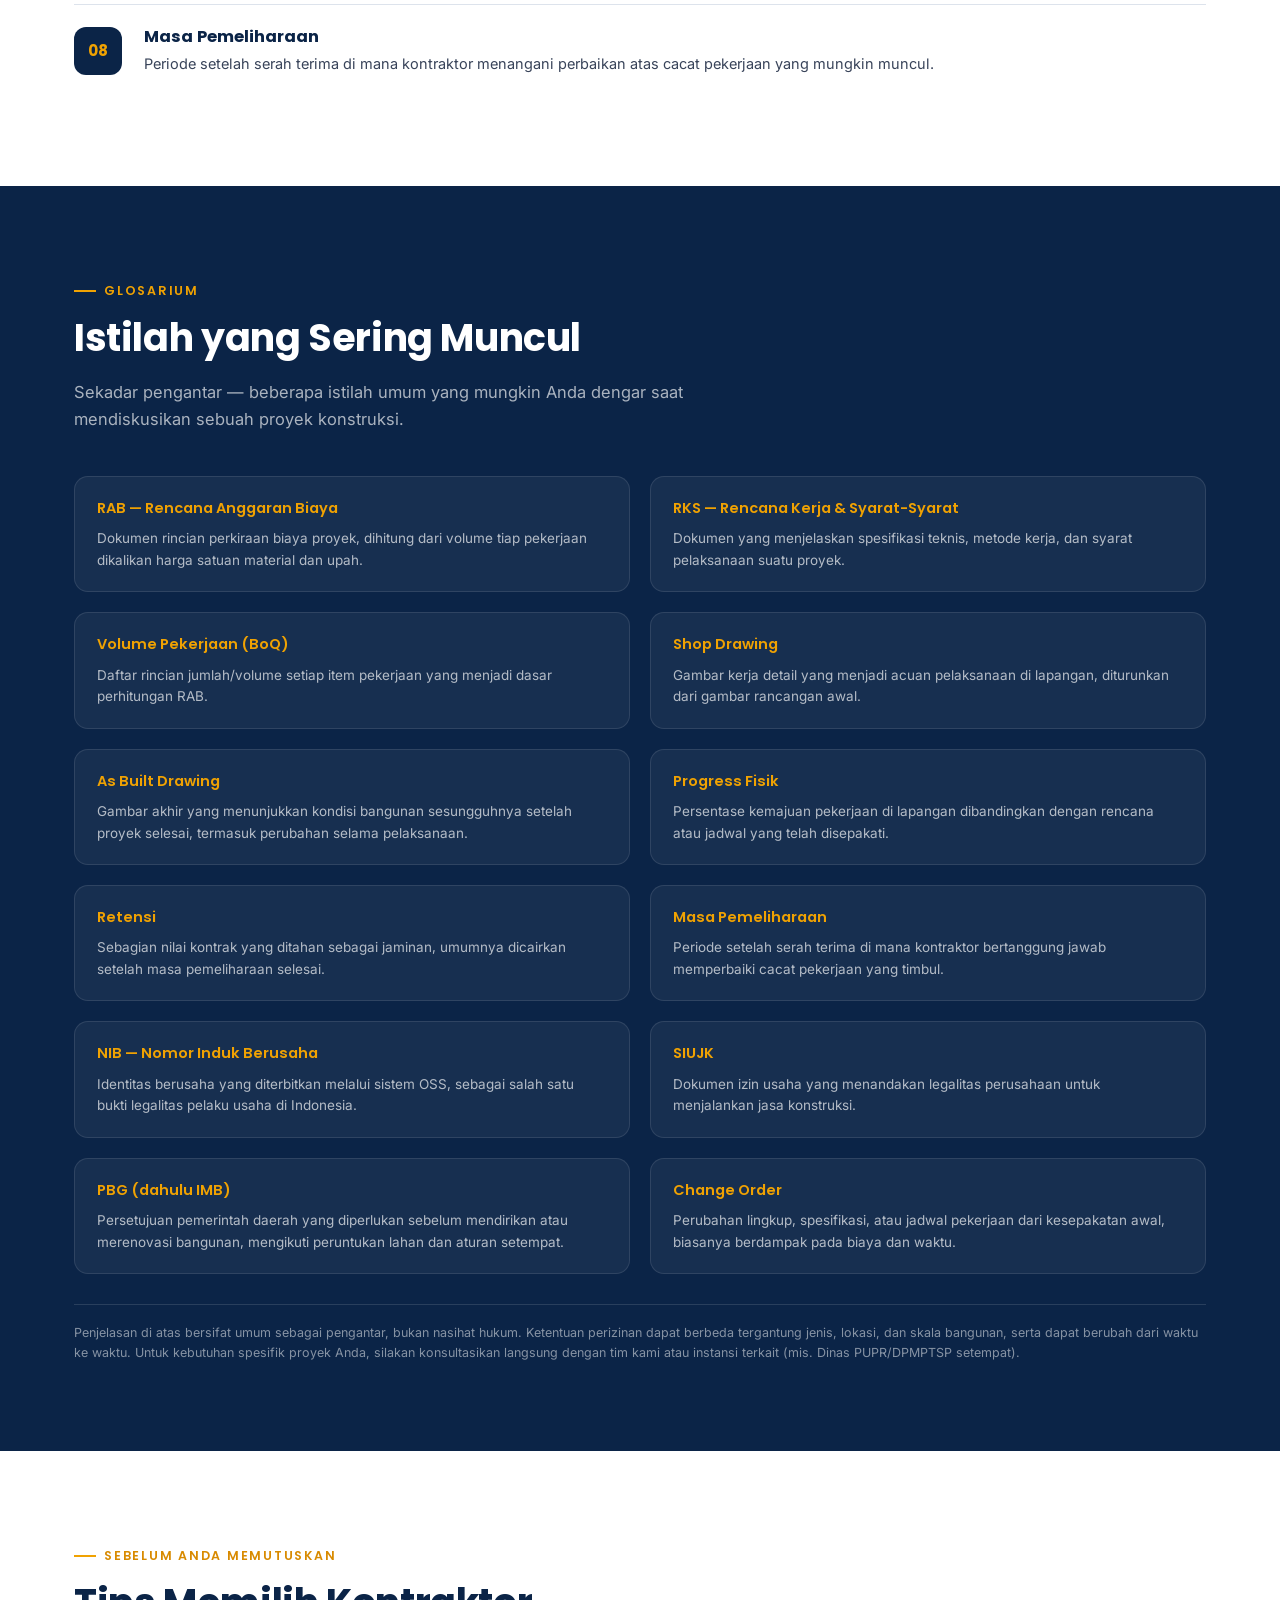
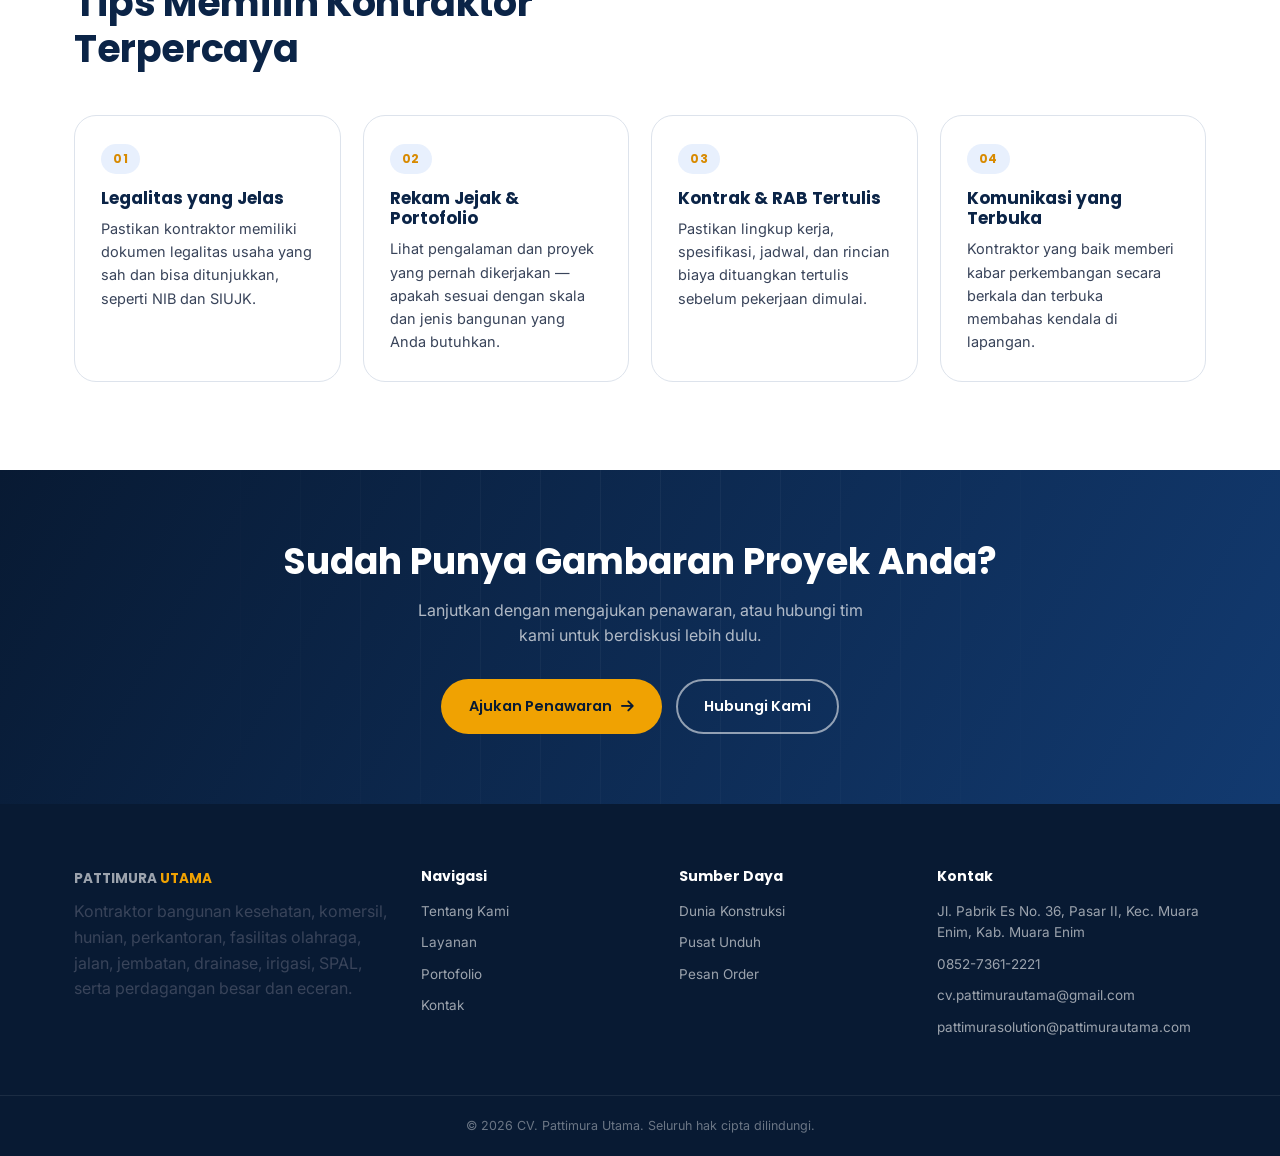
==== commit 7923a8fa: "Add files via upload" ====
--- a/dunia-konstruksi.html
+++ b/dunia-konstruksi.html
@@ -14,26 +14,30 @@
 <meta property="og:description" content="Panduan umum seputar dunia konstruksi: tahapan proyek, istilah-istilah umum (RAB, RKS, SIUJK, NIB, PBG/IMB), dan tips memilih kontraktor terpercaya." />
 <meta property="og:url" content="https://www.pattimurautama.com/dunia-konstruksi.html" />
 <meta name="twitter:card" content="summary" />
+<link rel="preconnect" href="https://fonts.googleapis.com" />
+<link rel="preconnect" href="https://fonts.gstatic.com" crossorigin />
+<link href="https://fonts.googleapis.com/css2?family=Inter:wght@400;500;600;700&family=Poppins:wght@500;600;700&display=swap" rel="stylesheet" />
+<link rel="stylesheet" href="https://cdnjs.cloudflare.com/ajax/libs/font-awesome/6.5.1/css/all.min.css" />
 <link rel="stylesheet" href="style.css" />
 </head>
 <body>
 
 <header class="site">
-  <div class="nav-bar">
+  <div class="nav-wrap">
     <a class="brand" href="index.html">
       <div class="brand-mark"><svg viewBox="0 0 40 40" aria-hidden="true">
-        <rect x="16" y="4" width="9" height="32" fill="#C9A227" />
-        <rect x="5" y="15" width="8" height="21" fill="#F2ECD9" opacity="0.92" />
-        <rect x="28" y="21" width="8" height="15" fill="#E7C567" opacity="0.7" />
+        <rect x="16" y="4" width="9" height="32" fill="#0b2447" />
+        <rect x="5" y="15" width="8" height="21" fill="#0b2447" opacity="0.55" />
+        <rect x="28" y="21" width="8" height="15" fill="#0b2447" opacity="0.8" />
       </svg></div>
-      <div class="brand-name">PATTIMURA <span class="u">UTAMA</span><small>Jasa Konstruksi, Perdagangan Besar, Jasa Transportasi, dan Penyewaan Alat Berat</small></div>
+      <div class="brand-name">PATTIMURA <span class="u">UTAMA</span><small>Konstruksi &middot; Perdagangan &middot; Transportasi &middot; Alat Berat</small></div>
     </a>
-    <nav class="links">
+    <nav class="main-nav">
       <a href="index.html">Beranda</a>
       <a href="tentang.html">Tentang</a>
       <a href="layanan.html">Layanan</a>
       <a href="portofolio.html">Portofolio</a>
-      <div class="nav-dropdown active">
+      <div class="nav-dropdown">
         <a href="dunia-konstruksi.html" class="drop-trigger active">Sumber Daya<span class="caret"></span></a>
         <div class="drop-menu">
           <a href="dunia-konstruksi.html" class="active">Dunia Konstruksi</a>
@@ -41,106 +45,52 @@
         </div>
       </div>
       <a href="kontak.html">Kontak</a>
-      <a href="pesan-order.html" class="cta">Pesan Order</a>
     </nav>
-    <button class="nav-toggle" aria-label="Menu">☰</button>
+    <div class="nav-actions">
+      <a href="pesan-order.html" class="nav-cta">Pesan Order</a>
+      <button class="burger" aria-label="Menu"><span></span><span></span><span></span></button>
+    </div>
   </div>
 </header>
-<div class="hazard-bar" aria-hidden="true"></div>
+<div class="nav-scrim"></div>
 
-<section class="hero grit compact" style="padding:56px 0 64px;">
-  <div class="site-scene" aria-hidden="true">
-    <svg class="sc-scaffold" viewBox="0 0 200 300" preserveAspectRatio="xMinYMax meet"><g fill="none" stroke="currentColor" stroke-width="2">
-      <path d="M20 20V300M80 20V300M140 20V300M200 20V300"/>
-      <path d="M0 60H200M0 140H200M0 220H200"/>
-      <path d="M20 60L80 140M80 60L20 140M80 140L140 220M140 140L80 220M140 220L200 300M200 220L140 300" opacity="0.55"/>
-    </g></svg>
-    <svg class="sc-crane" viewBox="0 0 240 400" preserveAspectRatio="xMaxYMax meet"><g fill="none" stroke="currentColor" stroke-width="2">
-      <path d="M120 40V360"/>
-      <path d="M105 40H135M105 360H135"/>
-      <path d="M108 60L132 80M132 60L108 80M108 100L132 120M132 100L108 120M108 140L132 160M132 140L108 160M108 180L132 200M132 180L108 200M108 220L132 240M132 220L108 240M108 260L132 280M132 260L108 280M108 300L132 320M132 300L108 320M108 320L132 340M132 320L108 340" opacity="0.6"/>
-      <path d="M90 360L150 360L165 400L75 400Z"/>
-      <rect x="118" y="20" width="34" height="20"/>
-      <path d="M120 22H235"/>
-      <path d="M120 10L235 22M150 10L120 22M180 10L155 22M210 10L185 22" opacity="0.7"/>
-      <path d="M120 10V22"/>
-      <path d="M120 22H60"/>
-      <path d="M60 10H120M80 10L60 22M100 10L85 22" opacity="0.7"/>
-      <rect x="45" y="18" width="18" height="14" fill="currentColor" opacity="0.5" stroke="none"/>
-      <path d="M205 22V130" stroke-dasharray="2 3"/>
-      <path d="M198 130H212V140H198Z"/>
-    </g></svg>
-    <svg class="sc-worker w1" viewBox="0 0 60 150" preserveAspectRatio="xMidYMax meet"><g fill="currentColor" stroke="currentColor" stroke-linecap="round" stroke-linejoin="round">
-      <path d="M14 26c0-9 7-16 16-16s16 7 16 16z" stroke="none"/>
-      <rect x="11" y="25" width="38" height="4" rx="2" stroke="none"/>
-      <circle cx="30" cy="37" r="8" fill="none" stroke-width="2"/>
-      <path d="M18 49h24l4 32H14z" fill="#F0862D" stroke="none" opacity="0.9"/>
-      <path d="M17 60h26M16 70h28" fill="none" stroke-width="1.4" opacity="0.9"/>
-      <path d="M18 53 6 68 10 74 22 61" fill="none" stroke-width="2.4"/>
-      <path d="M42 53 55 62" fill="none" stroke-width="2.4"/>
-      <rect x="0" y="70" width="5" height="22" rx="2" transform="rotate(-20 2.5 81)" stroke="none" opacity="0.85"/>
-      <path d="M22 81 18 140M38 81 42 140" fill="none" stroke-width="4"/>
-      <path d="M13 140h10M35 140h10" stroke-width="4"/>
-    </g></svg>
-    <div class="sc-beam"></div>
-  </div>
-  <div class="wrap">
-    <div class="eyebrow">Sumber Daya · Edukasi</div>
-    <h1 class="display" style="font-size:clamp(34px,6vw,58px);">SEPUTAR DUNIA<br/><em>KONSTRUKSI.</em></h1>
-    <p class="lead">Sebelum memulai sebuah proyek, ada baiknya memahami gambaran umum prosesnya. Halaman ini merangkum tahapan, istilah, dan hal-hal umum seputar dunia konstruksi di Indonesia — sebagai bekal awal sebelum Anda berdiskusi dengan tim kami.</p>
-  </div>
-</section>
-
-<section class="on-concrete">
-  <div class="wrap">
-    <div class="section-head">
-      <div class="eyebrow">Alur Kerja</div>
-      <h2 class="display">Tahapan Umum Proyek Konstruksi</h2>
-      <p>Setiap proyek berbeda detailnya, namun secara umum mengikuti alur berikut — dari perencanaan hingga masa pemeliharaan setelah serah terima.</p>
-    </div>
-    <div class="stage-list">
-      <div class="stage-item">
-        <div class="stage-num">01</div>
-        <div><h3>Konsultasi &amp; Survei Kebutuhan</h3><p>Diskusi awal untuk memahami kebutuhan, lokasi, batasan anggaran, dan target waktu pengerjaan.</p></div>
-      </div>
-      <div class="stage-item">
-        <div class="stage-num">02</div>
-        <div><h3>Perencanaan &amp; Desain</h3><p>Penyusunan gambar rancangan, spesifikasi teknis, serta estimasi biaya awal berdasarkan kebutuhan yang disepakati.</p></div>
-      </div>
-      <div class="stage-item">
-        <div class="stage-num">03</div>
-        <div><h3>Perizinan</h3><p>Pengurusan dokumen dan izin yang relevan sesuai jenis, lokasi, dan skala bangunan — mengikuti ketentuan pemerintah daerah setempat.</p></div>
-      </div>
-      <div class="stage-item">
-        <div class="stage-num">04</div>
-        <div><h3>Penyusunan RAB</h3><p>Rencana Anggaran Biaya disusun dari volume pekerjaan dikalikan harga satuan material dan upah, menjadi dasar penawaran.</p></div>
-      </div>
-      <div class="stage-item">
-        <div class="stage-num">05</div>
-        <div><h3>Pelaksanaan Konstruksi</h3><p>Pekerjaan fisik di lapangan berjalan — dari pekerjaan struktur hingga finishing — sesuai gambar kerja dan jadwal yang disepakati.</p></div>
-      </div>
-      <div class="stage-item">
-        <div class="stage-num">06</div>
-        <div><h3>Pengawasan &amp; Pengendalian Mutu</h3><p>Inspeksi rutin memastikan pekerjaan sesuai spesifikasi, gambar, dan standar keselamatan kerja di lapangan.</p></div>
-      </div>
-      <div class="stage-item">
-        <div class="stage-num">07</div>
-        <div><h3>Serah Terima</h3><p>Pemeriksaan akhir bersama klien, penyerahan bangunan, dan dokumentasi purna proyek (as built drawing, dsb).</p></div>
-      </div>
-      <div class="stage-item">
-        <div class="stage-num">08</div>
-        <div><h3>Masa Pemeliharaan</h3><p>Periode setelah serah terima di mana kontraktor menangani perbaikan atas cacat pekerjaan yang mungkin muncul.</p></div>
-      </div>
+<section class="hero compact">
+  <div class="hero-diag"></div>
+  <div class="container">
+    <div class="hero-grid single">
+      <div class="eyebrow">Sumber Daya &middot; Edukasi</div>
+      <h1>SEPUTAR DUNIA<br /><em>KONSTRUKSI.</em></h1>
+      <p class="hero-tagline">Sebelum memulai sebuah proyek, ada baiknya memahami gambaran umum prosesnya. Halaman ini merangkum tahapan, istilah, dan hal-hal umum seputar dunia konstruksi di Indonesia — sebagai bekal awal sebelum Anda berdiskusi dengan tim kami.</p>
     </div>
   </div>
 </section>
 
-<section class="on-iron blueprint">
-  <div class="wrap">
-    <div class="section-head" style="max-width:100%;">
+<section class="section-pad">
+  <div class="container">
+    <div class="section-head">
+      <div class="eyebrow">Alur Kerja</div>
+      <h2 class="section-title">Tahapan Umum Proyek Konstruksi</h2>
+      <p class="section-sub">Setiap proyek berbeda detailnya, namun secara umum mengikuti alur berikut — dari perencanaan hingga masa pemeliharaan setelah serah terima.</p>
+    </div>
+    <div class="stage-list">
+      <div class="stage-item"><div class="stage-num">01</div><div><h3>Konsultasi &amp; Survei Kebutuhan</h3><p>Diskusi awal untuk memahami kebutuhan, lokasi, batasan anggaran, dan target waktu pengerjaan.</p></div></div>
+      <div class="stage-item"><div class="stage-num">02</div><div><h3>Perencanaan &amp; Desain</h3><p>Penyusunan gambar rancangan, spesifikasi teknis, serta estimasi biaya awal berdasarkan kebutuhan yang disepakati.</p></div></div>
+      <div class="stage-item"><div class="stage-num">03</div><div><h3>Perizinan</h3><p>Pengurusan dokumen dan izin yang relevan sesuai jenis, lokasi, dan skala bangunan — mengikuti ketentuan pemerintah daerah setempat.</p></div></div>
+      <div class="stage-item"><div class="stage-num">04</div><div><h3>Penyusunan RAB</h3><p>Rencana Anggaran Biaya disusun dari volume pekerjaan dikalikan harga satuan material dan upah, menjadi dasar penawaran.</p></div></div>
+      <div class="stage-item"><div class="stage-num">05</div><div><h3>Pelaksanaan Konstruksi</h3><p>Pekerjaan fisik di lapangan berjalan — dari pekerjaan struktur hingga finishing — sesuai gambar kerja dan jadwal yang disepakati.</p></div></div>
+      <div class="stage-item"><div class="stage-num">06</div><div><h3>Pengawasan &amp; Pengendalian Mutu</h3><p>Inspeksi rutin memastikan pekerjaan sesuai spesifikasi, gambar, dan standar keselamatan kerja di lapangan.</p></div></div>
+      <div class="stage-item"><div class="stage-num">07</div><div><h3>Serah Terima</h3><p>Pemeriksaan akhir bersama klien, penyerahan bangunan, dan dokumentasi purna proyek (as built drawing, dsb).</p></div></div>
+      <div class="stage-item"><div class="stage-num">08</div><div><h3>Masa Pemeliharaan</h3><p>Periode setelah serah terima di mana kontraktor menangani perbaikan atas cacat pekerjaan yang mungkin muncul.</p></div></div>
+    </div>
+  </div>
+</section>
+
+<section class="bg-navy section-pad">
+  <div class="container">
+    <div class="section-head">
       <div class="eyebrow">Glosarium</div>
-      <h2 class="display" style="color:var(--paper);">Istilah yang Sering Muncul</h2>
-      <p>Sekadar pengantar — beberapa istilah umum yang mungkin Anda dengar saat mendiskusikan sebuah proyek konstruksi.</p>
+      <h2 class="section-title">Istilah yang Sering Muncul</h2>
+      <p class="section-sub">Sekadar pengantar — beberapa istilah umum yang mungkin Anda dengar saat mendiskusikan sebuah proyek konstruksi.</p>
     </div>
     <dl class="glossary-grid">
       <div class="glossary-item"><dt>RAB — Rencana Anggaran Biaya</dt><dd>Dokumen rincian perkiraan biaya proyek, dihitung dari volume tiap pekerjaan dikalikan harga satuan material dan upah.</dd></div>
@@ -162,44 +112,37 @@
   </div>
 </section>
 
-<section class="on-concrete">
-  <div class="wrap">
+<section class="section-pad">
+  <div class="container">
     <div class="section-head">
       <div class="eyebrow">Sebelum Anda Memutuskan</div>
-      <h2 class="display">Tips Memilih Kontraktor Terpercaya</h2>
+      <h2 class="section-title">Tips Memilih Kontraktor Terpercaya</h2>
     </div>
-    <div class="card-grid">
-      <div class="card"><div class="tag">01</div><h3>Legalitas yang Jelas</h3><p>Pastikan kontraktor memiliki dokumen legalitas usaha yang sah dan bisa ditunjukkan, seperti NIB dan SIUJK.</p></div>
-      <div class="card"><div class="tag">02</div><h3>Rekam Jejak &amp; Portofolio</h3><p>Lihat pengalaman dan proyek yang pernah dikerjakan — apakah sesuai dengan skala dan jenis bangunan yang Anda butuhkan.</p></div>
-      <div class="card"><div class="tag">03</div><h3>Kontrak &amp; RAB Tertulis</h3><p>Pastikan lingkup kerja, spesifikasi, jadwal, dan rincian biaya dituangkan tertulis sebelum pekerjaan dimulai.</p></div>
-      <div class="card"><div class="tag">04</div><h3>Komunikasi yang Terbuka</h3><p>Kontraktor yang baik memberi kabar perkembangan secara berkala dan terbuka membahas kendala di lapangan.</p></div>
+    <div class="card-grid" style="grid-template-columns:repeat(4,1fr);">
+      <div class="card" data-reveal><div class="tag">01</div><h3>Legalitas yang Jelas</h3><p>Pastikan kontraktor memiliki dokumen legalitas usaha yang sah dan bisa ditunjukkan, seperti NIB dan SIUJK.</p></div>
+      <div class="card" data-reveal><div class="tag">02</div><h3>Rekam Jejak &amp; Portofolio</h3><p>Lihat pengalaman dan proyek yang pernah dikerjakan — apakah sesuai dengan skala dan jenis bangunan yang Anda butuhkan.</p></div>
+      <div class="card" data-reveal><div class="tag">03</div><h3>Kontrak &amp; RAB Tertulis</h3><p>Pastikan lingkup kerja, spesifikasi, jadwal, dan rincian biaya dituangkan tertulis sebelum pekerjaan dimulai.</p></div>
+      <div class="card" data-reveal><div class="tag">04</div><h3>Komunikasi yang Terbuka</h3><p>Kontraktor yang baik memberi kabar perkembangan secara berkala dan terbuka membahas kendala di lapangan.</p></div>
     </div>
   </div>
 </section>
 
-<section class="on-iron tight cta-panel">
-  <svg class="cta-skyline" viewBox="0 0 1200 260" preserveAspectRatio="xMidYMax slice" aria-hidden="true">
-    <g fill="none" stroke="currentColor" stroke-width="2">
-      <rect x="40" y="120" width="55" height="140" /><rect x="105" y="70" width="70" height="190" />
-      <rect x="985" y="90" width="65" height="170" /><rect x="1060" y="140" width="55" height="120" />
-      <rect x="1125" y="60" width="60" height="200" />
-    </g>
-  </svg>
-  <div class="wrap" style="text-align:center; position:relative;">
-    <h2 class="display" style="font-size:clamp(26px,4vw,38px); margin-bottom:16px;">Sudah Punya Gambaran Proyek Anda?</h2>
-    <p class="steel-text" style="max-width:480px;margin:0 auto 26px;">Lanjutkan dengan mengajukan penawaran, atau hubungi tim kami untuk berdiskusi lebih dulu.</p>
-    <div class="btn-row" style="justify-content:center;">
-      <a href="pesan-order.html" class="btn btn-primary">Ajukan Penawaran →</a>
-      <a href="kontak.html" class="btn btn-ghost">Hubungi Kami</a>
+<section class="cta-band">
+  <div class="container">
+    <h2>Sudah Punya Gambaran Proyek Anda?</h2>
+    <p>Lanjutkan dengan mengajukan penawaran, atau hubungi tim kami untuk berdiskusi lebih dulu.</p>
+    <div class="btn-row">
+      <a href="pesan-order.html" class="btn btn-primary">Ajukan Penawaran <i class="fa-solid fa-arrow-right"></i></a>
+      <a href="kontak.html" class="btn btn-outline">Hubungi Kami</a>
     </div>
   </div>
 </section>
 
 <footer class="site">
-  <div class="wrap">
-    <div class="fcol" style="max-width:280px;">
+  <div class="footer-grid">
+    <div class="fcol">
       <div class="fbrand">PATTIMURA <span class="u">UTAMA</span></div>
-      <p style="color:rgba(242,236,217,0.5); font-size:13px; margin-top:10px;">Kontraktor bangunan kesehatan, komersil, hunian, perkantoran, fasilitas olahraga, jalan, jembatan, drainase, irigasi, SPAL, serta perdagangan besar dan eceran.</p>
+      <p>Kontraktor bangunan kesehatan, komersil, hunian, perkantoran, fasilitas olahraga, jalan, jembatan, drainase, irigasi, SPAL, serta perdagangan besar dan eceran.</p>
     </div>
     <div class="fcol">
       <h4>Navigasi</h4>
@@ -222,10 +165,12 @@
       <div>pattimurasolution@pattimurautama.com</div>
     </div>
   </div>
-  <div class="bottom">© <span id="year"></span> CV. Pattimura Utama. Seluruh hak cipta dilindungi.</div>
+  <div class="footer-bottom">© <span id="year"></span> CV. Pattimura Utama. Seluruh hak cipta dilindungi.</div>
 </footer>
 
+<a href="https://wa.me/6285273612221" class="wa-float" target="_blank" rel="noopener" aria-label="Hubungi via WhatsApp"><i class="fa-brands fa-whatsapp"></i></a>
+<button class="to-top" aria-label="Kembali ke atas"><i class="fa-solid fa-arrow-up"></i></button>
+
 <script src="script.js"></script>
-<script>document.getElementById('year').textContent = new Date().getFullYear();</script>
 </body>
 </html>
--- a/style.css
+++ b/style.css
@@ -1,609 +1,450 @@
-@import url('https://fonts.googleapis.com/css2?family=Fraunces:opsz,wght@9..144,500;9..144,600;9..144,700;9..144,900&family=Work+Sans:wght@400;500;600;700&family=IBM+Plex+Mono:wght@400;500;600&display=swap');
-
-:root {
-  --navy-deep: #060B14;
-  --navy: #0D1930;
-  --navy-panel: #142544;
-  --navy-line: rgba(233,222,190,0.14);
-  --gold: #C9A227;
-  --gold-bright: #E7C567;
-  --ivory: #F2ECD9;
-  --slate: #93A0BC;
-  --ink: #0D1930;
-  --paper: #FBF9F3;
-  --line: rgba(13,25,48,0.12);
-}
-
-* { box-sizing: border-box; }
-html { scroll-behavior: smooth; }
-body {
-  margin: 0;
-  background: var(--navy-deep);
-  color: var(--ivory);
-  font-family: 'Work Sans', sans-serif;
-  line-height: 1.65;
-}
-img { max-width: 100%; display: block; }
-a { color: inherit; }
-
-.display { font-family: 'Fraunces', serif; font-weight: 600; letter-spacing: -0.01em; }
-.mono { font-family: 'IBM Plex Mono', monospace; }
-
-.eyebrow {
-  font-family: 'IBM Plex Mono', monospace;
-  font-size: 11px;
-  letter-spacing: 0.22em;
-  text-transform: uppercase;
-  color: var(--gold);
-  display: flex;
-  align-items: center;
-  gap: 12px;
-}
-.eyebrow::before { content: ''; width: 30px; height: 1px; background: var(--gold); display: inline-block; }
-
-.wrap { max-width: 1120px; margin: 0 auto; padding: 0 24px; }
-
-/* ---------- HEADER / NAV ---------- */
-header.site {
-  position: sticky; top: 0; z-index: 50;
-  background: rgba(6,11,20,0.92);
-  backdrop-filter: blur(10px);
-  border-bottom: 1px solid var(--navy-line);
-}
-.nav-bar {
-  max-width: 1120px; margin: 0 auto; padding: 0 24px;
-  display: flex; align-items: center; justify-content: space-between;
-  height: 78px;
-}
-.brand { display: flex; align-items: center; gap: 14px; text-decoration: none; }
-.brand-mark {
-  width: 44px; height: 44px;
-  display: flex; align-items: flex-end; justify-content: center; gap: 3px;
-  flex-shrink: 0; padding-bottom: 2px;
-}
-.brand-mark svg { width: 100%; height: 100%; }
-.brand-name { color: var(--ivory); font-family: 'Work Sans', sans-serif; font-weight: 800; font-size: 18px; letter-spacing: 0.02em; line-height: 1.15; text-transform: uppercase; }
-.brand-name .u { color: var(--gold); }
-.brand-name small { display: block; max-width: 260px; white-space: normal; font-family: 'IBM Plex Mono', monospace; font-weight: 400; font-size: 8px; letter-spacing: 0.1em; line-height: 1.5; color: var(--slate); margin-top: 6px; text-transform: uppercase; }
-.brand-name small::before { content: '— '; color: var(--gold); }
-.brand-name small::after { content: ' —'; color: var(--gold); }
-@media (max-width: 640px) { .brand-name small { display: none; } }
-
-nav.links { display: flex; gap: 4px; align-items: center; }
-nav.links a {
-  text-decoration: none; color: rgba(242,236,217,0.72);
-  font-size: 14px; font-weight: 500; padding: 10px 14px; border-radius: 2px;
-  transition: color 0.15s, background 0.15s;
-}
-nav.links a:hover { color: var(--ivory); background: rgba(242,236,217,0.05); }
-nav.links a.active { color: var(--gold); }
-nav.links a.cta {
-  background: var(--gold); color: var(--navy-deep); font-weight: 600; margin-left: 8px;
-}
-nav.links a.cta:hover { background: var(--gold-bright); }
-
-.nav-toggle {
-  display: none; background: none; border: 1px solid var(--navy-line); border-radius: 2px;
-  width: 40px; height: 40px; color: var(--ivory); font-size: 18px; cursor: pointer;
-}
-
-/* ---------- NAV DROPDOWN (Sumber Daya) ---------- */
-.nav-dropdown { position: relative; }
-.nav-dropdown > .drop-trigger {
-  display: inline-flex; align-items: center; gap: 6px;
-  text-decoration: none; color: rgba(242,236,217,0.72);
-  font-size: 14px; font-weight: 500; padding: 10px 14px; border-radius: 2px;
-  transition: color 0.15s, background 0.15s; cursor: pointer;
-}
-.nav-dropdown > .drop-trigger:hover { color: var(--ivory); background: rgba(242,236,217,0.05); }
-.nav-dropdown.active > .drop-trigger { color: var(--gold); }
-.nav-dropdown .caret { width: 6px; height: 6px; border-right: 1.5px solid currentColor; border-bottom: 1.5px solid currentColor; transform: rotate(45deg); margin-top: -3px; transition: transform 0.15s; opacity: 0.7; }
-.nav-dropdown:hover .caret, .nav-dropdown:focus-within .caret { transform: rotate(225deg); margin-top: 3px; }
-.nav-dropdown .drop-menu {
-  position: absolute; top: calc(100% + 6px); left: 0; min-width: 208px;
-  background: var(--navy-panel); border: 1px solid var(--navy-line);
-  box-shadow: 0 18px 40px rgba(6,11,20,0.45);
-  padding: 6px; margin: 0; list-style: none;
-  opacity: 0; visibility: hidden; transform: translateY(4px);
-  transition: opacity 0.15s, transform 0.15s, visibility 0.15s;
-  z-index: 60;
-}
-.nav-dropdown:hover .drop-menu, .nav-dropdown:focus-within .drop-menu { opacity: 1; visibility: visible; transform: translateY(0); }
-.nav-dropdown .drop-menu a {
-  display: block; padding: 11px 14px; font-size: 13.5px; border-radius: 2px;
-  text-decoration: none; color: rgba(242,236,217,0.78);
-}
-.nav-dropdown .drop-menu a:hover { background: rgba(242,236,217,0.06); color: var(--gold); }
-.nav-dropdown .drop-menu a.active { color: var(--gold); }
-
-@media (max-width: 1150px) {
-  nav.links {
-    display: none; position: absolute; top: 78px; left: 0; right: 0;
-    background: var(--navy-deep); flex-direction: column; align-items: stretch;
-    padding: 8px 24px 20px; border-bottom: 1px solid var(--navy-line);
-    max-height: calc(100vh - 78px); overflow-y: auto;
-  }
-  nav.links.open { display: flex; }
-  nav.links a { padding: 14px 10px; border-bottom: 1px solid var(--navy-line); border-radius: 0; }
-  nav.links a.cta { margin: 10px 0 0; text-align: center; border-bottom: none; }
-  .nav-toggle { display: block; }
-  .nav-dropdown { display: contents; }
-  .nav-dropdown > .drop-trigger { padding: 14px 10px; border-bottom: 1px solid var(--navy-line); border-radius: 0; width: 100%; justify-content: space-between; }
-  .nav-dropdown .caret { display: none; }
-  .nav-dropdown .drop-menu {
-    position: static; opacity: 1; visibility: visible; transform: none;
-    background: transparent; border: none; box-shadow: none; padding: 0;
-  }
-  .nav-dropdown .drop-menu a { padding: 12px 10px 12px 24px; border-bottom: 1px solid var(--navy-line); color: rgba(242,236,217,0.6); font-size: 13px; }
-}
-
-/* ---------- HERO ---------- */
-.hero {
-  background:
-    radial-gradient(ellipse 60% 55% at 82% 8%, rgba(201,162,39,0.14), transparent 68%),
-    var(--navy-deep);
-  color: var(--ivory);
-  padding: 96px 0 108px;
-  position: relative;
-  overflow: hidden;
-  border-bottom: 1px solid var(--navy-line);
-}
-.hero::before {
-  content: '';
-  position: absolute; inset: 0;
-  background-image: linear-gradient(var(--navy-line) 1px, transparent 1px), linear-gradient(90deg, var(--navy-line) 1px, transparent 1px);
-  background-size: 64px 64px;
-  mask-image: linear-gradient(to bottom, rgba(0,0,0,0.5), transparent 70%);
-  pointer-events: none;
-}
-.hero .wrap { position: relative; }
-.hero-skyline {
-  position: absolute; right: 0; bottom: 0; width: 62%; height: 78%;
-  color: var(--gold); opacity: 0.16;
-  pointer-events: none;
-}
-@media (max-width: 760px) { .hero-skyline { width: 90%; opacity: 0.1; } }
-
-/* ---------- HERO ILLUSTRATION (full-color scene: workers, building, alat berat) ---------- */
-.hero-grid { display: grid; grid-template-columns: 1.08fr 0.92fr; gap: 44px; align-items: center; }
-@media (max-width: 960px) { .hero-grid { grid-template-columns: 1fr; gap: 36px; } }
-.hero-copy h1, .hero-copy p.lead { max-width: none; }
-.hero-illustration {
-  position: relative; border-radius: 20px; overflow: hidden;
-  border: 1px solid var(--navy-line);
-  box-shadow: 0 30px 70px -24px rgba(0,0,0,0.55);
-}
-.hero-illustration svg { display: block; width: 100%; height: auto; }
-@media (max-width: 960px) { .hero-illustration { max-width: 480px; margin: 0 auto; } }
-.hero h1 {
-  font-size: clamp(38px, 6vw, 70px);
-  line-height: 1.06;
-  margin: 22px 0 24px;
-  max-width: 800px;
-  font-weight: 600;
-}
-.hero h1 em { color: var(--gold); font-style: italic; font-weight: 500; }
-.hero p.lead {
-  max-width: 560px; font-size: 17px; color: rgba(242,236,217,0.72); margin-bottom: 36px;
-}
-.btn-row { display: flex; gap: 14px; flex-wrap: wrap; }
-.btn {
-  display: inline-flex; align-items: center; gap: 8px;
-  padding: 15px 28px; border-radius: 2px; text-decoration: none;
-  font-weight: 600; font-size: 13.5px; letter-spacing: 0.03em; text-transform: uppercase;
-  transition: transform 0.15s, background 0.15s, border-color 0.15s;
-}
-.btn:hover { transform: translateY(-1px); }
-.btn-primary { background: var(--gold); color: var(--navy-deep); }
-.btn-primary:hover { background: var(--gold-bright); }
-.btn-ghost { border: 1px solid var(--navy-line); color: var(--ivory); }
-.btn-ghost:hover { border-color: var(--gold); color: var(--gold); }
-.btn-dark { border: 1px solid var(--line); color: var(--ink); }
-.btn-dark:hover { background: rgba(13,25,48,0.06); }
-
-/* ---------- SECTION GENERIC ---------- */
-section { padding: 88px 0; }
-section.tight { padding: 60px 0; }
-.section-head { max-width: 620px; margin-bottom: 48px; }
-.section-head h2 { font-size: clamp(28px, 4vw, 42px); margin: 12px 0 0; line-height: 1.1; font-weight: 600; }
-.section-head p { color: var(--slate); font-size: 15px; margin-top: 16px; }
-
-.on-iron { background: var(--navy-panel); color: var(--ivory); border-top: 1px solid var(--navy-line); border-bottom: 1px solid var(--navy-line); }
-.cta-panel { position: relative; overflow: hidden; }
-.cta-skyline { position: absolute; left: 0; bottom: 0; width: 100%; height: 100%; color: var(--gold); opacity: 0.1; pointer-events: none; }
-.on-iron .steel-text { color: rgba(242,236,217,0.6); }
-.on-concrete { background: var(--navy-deep); }
-
-/* ---------- CAPABILITY INDEX (signature grid) ---------- */
-.index-grid {
-  display: grid; grid-template-columns: repeat(3, 1fr); gap: 1px;
-  background: var(--navy-line); border: 1px solid var(--navy-line);
-}
-.index-tile {
-  background: var(--navy); padding: 30px 24px; min-height: 156px;
-  display: flex; flex-direction: column; justify-content: space-between;
-  position: relative;
-  transition: background 0.2s;
-}
-.index-tile::before, .index-tile::after {
-  content: ''; position: absolute; width: 14px; height: 14px;
-  border: 1px solid transparent; transition: border-color 0.2s;
-}
-.index-tile::before { top: 8px; left: 8px; border-top-color: var(--gold); border-left-color: var(--gold); opacity: 0; }
-.index-tile::after { bottom: 8px; right: 8px; border-bottom-color: var(--gold); border-right-color: var(--gold); opacity: 0; }
-.index-tile:hover { background: var(--navy-panel); }
-.index-tile:hover::before, .index-tile:hover::after { opacity: 1; }
-.index-tile .num { font-family: 'Fraunces', serif; font-size: 15px; color: var(--gold); font-weight: 600; font-style: italic; }
-.index-tile .icon { width: 28px; height: 28px; margin: 16px 0 12px; color: var(--slate); }
-.index-tile h3 { font-size: 15px; margin: 0; font-weight: 600; font-family: 'Work Sans', sans-serif; line-height: 1.35; color: var(--ivory); }
-@media (max-width: 760px) { .index-grid { grid-template-columns: repeat(2, 1fr); } }
-@media (max-width: 480px) { .index-grid { grid-template-columns: 1fr; } }
-
-/* ---------- STAT / VALUE STRIP ---------- */
-.strip {
-  display: grid; grid-template-columns: repeat(3, 1fr); border-top: 1px solid var(--navy-line); border-bottom: 1px solid var(--navy-line);
-}
-.strip > div { padding: 32px 24px; border-right: 1px solid var(--navy-line); }
-.strip > div:last-child { border-right: none; }
-.strip .label { font-family: 'IBM Plex Mono', monospace; font-size: 11px; letter-spacing: 0.12em; color: var(--gold); text-transform: uppercase; }
-.strip .value { font-family: 'Fraunces', serif; font-size: 21px; font-weight: 600; margin-top: 10px; color: var(--ivory); }
-@media (max-width: 700px) { .strip { grid-template-columns: 1fr; } .strip > div { border-right: none; border-bottom: 1px solid var(--navy-line); } }
-
-/* ---------- CARDS ---------- */
-.card-grid { display: grid; grid-template-columns: repeat(2, 1fr); gap: 20px; }
-.card {
-  background: var(--navy-panel); border: 1px solid var(--navy-line); border-radius: 2px; padding: 32px;
-  position: relative;
-}
-.card::before {
-  content: ''; position: absolute; top: -1px; left: 28px; width: 40px; height: 2px; background: var(--gold);
-}
-.card .tag { font-family: 'IBM Plex Mono', monospace; font-size: 11px; color: var(--gold); text-transform: uppercase; letter-spacing: 0.1em; }
-.card h3 { margin: 12px 0 10px; font-size: 19px; font-family: 'Fraunces', serif; font-weight: 600; color: var(--ivory); }
-.card p { color: var(--slate); font-size: 14px; margin: 0; }
-@media (max-width: 700px) { .card-grid { grid-template-columns: 1fr; } }
-.card-grid-3 { grid-template-columns: repeat(3, 1fr); }
-@media (max-width: 760px) { .card-grid-3 { grid-template-columns: repeat(2, 1fr); } }
-@media (max-width: 480px) { .card-grid-3 { grid-template-columns: 1fr; } }
-
-/* ---------- LEADER / FOUNDER CARD ---------- */
-.leader-card {
-  display: flex; align-items: flex-start; gap: 24px;
-  background: var(--navy-panel); border: 1px solid var(--navy-line); padding: 32px;
-}
-@media (max-width: 600px) { .leader-card { flex-direction: column; align-items: center; text-align: center; } }
-.leader-avatar {
-  flex: none; width: 76px; height: 76px; border-radius: 50%;
-  background: linear-gradient(145deg, var(--navy), var(--navy-deep));
-  border: 1px solid var(--gold);
-  display: flex; align-items: center; justify-content: center;
-  font-family: 'Fraunces', serif; font-weight: 700; font-size: 26px; color: var(--gold);
-  object-fit: cover;
-}
-.leader-info .tag { font-family: 'IBM Plex Mono', monospace; font-size: 11px; color: var(--gold); text-transform: uppercase; letter-spacing: 0.1em; }
-.leader-info h3 { margin: 8px 0 4px; font-size: 21px; font-family: 'Fraunces', serif; font-weight: 600; color: var(--ivory); }
-.leader-info .role { font-size: 13px; color: var(--slate); margin-bottom: 12px; font-family: 'IBM Plex Mono', monospace; letter-spacing: 0.03em; }
-.leader-info p { color: var(--slate); font-size: 14px; margin: 0; max-width: 640px; }
-
-/* ---------- STRUKTUR PERUSAHAAN / ORG CHART ---------- */
-.org-chart { max-width: 900px; margin: 8px auto 0; display: flex; flex-direction: column; align-items: center; }
-.org-node-line { width: 1px; height: 30px; background: var(--navy-line); }
-.org-row { display: grid; gap: 20px; width: 100%; }
-.org-row.row-1 { grid-template-columns: minmax(240px, 380px); justify-content: center; }
-.org-row.row-2 { grid-template-columns: repeat(2, minmax(220px, 1fr)); max-width: 680px; margin: 0 auto; }
-@media (max-width: 640px) { .org-row.row-2 { grid-template-columns: 1fr; } }
-.org-row.row-3 { grid-template-columns: repeat(4, minmax(160px, 1fr)); }
-@media (max-width: 820px) { .org-row.row-3 { grid-template-columns: repeat(2, 1fr); } }
-@media (max-width: 480px) { .org-row.row-3 { grid-template-columns: 1fr; } }
-.org-card {
-  background: var(--navy-panel); border: 1px solid var(--navy-line); border-top: 2px solid var(--gold);
-  padding: 26px 24px; text-align: center;
-}
-.org-card-lead { border-top: 2px solid var(--gold-bright); background: linear-gradient(180deg, var(--navy-panel), var(--navy)); }
-.org-role { font-family: 'IBM Plex Mono', monospace; font-size: 11px; color: var(--gold); text-transform: uppercase; letter-spacing: 0.1em; }
-.org-card h3 { margin: 8px 0 8px; font-size: 19px; font-family: 'Fraunces', serif; font-weight: 600; color: var(--ivory); }
-.org-card p { color: var(--slate); font-size: 13px; margin: 0; line-height: 1.55; }
-.org-card-sm { padding: 22px 16px; }
-.org-card-sm .org-role { display: block; margin-bottom: 8px; font-size: 10px; line-height: 1.4; }
-.org-card-sm h3 { margin: 0; font-size: 15px; }
-.org-avatar {
-  width: 42px; height: 42px; margin: 0 auto 12px; border-radius: 50%;
-  background: linear-gradient(145deg, var(--navy), var(--navy-deep));
-  border: 1px solid var(--gold);
-  display: flex; align-items: center; justify-content: center;
-  font-family: 'Fraunces', serif; font-weight: 700; font-size: 14px; color: var(--gold);
-  object-fit: cover;
-}
-.org-avatar-lg { width: 64px; height: 64px; margin-bottom: 14px; }
-
-/* ---------- PORTFOLIO TILES ---------- */
-.port-grid { display: grid; grid-template-columns: repeat(3, 1fr); gap: 20px; }
-.port-tile {
-  border: 1px solid var(--navy-line); background: var(--navy-panel);
-}
-.port-media {
-  aspect-ratio: 4/3; background:
-    repeating-linear-gradient(135deg, var(--navy), var(--navy) 10px, var(--navy-panel) 10px, var(--navy-panel) 20px);
-  display: flex; align-items: center; justify-content: center; position: relative;
-}
-.port-media .ph-icon {
-  width: 34px; height: 34px; color: var(--gold); opacity: 0.55; margin-bottom: 10px;
-}
-.port-media .ph-label {
-  font-family: 'IBM Plex Mono', monospace; font-size: 11px; color: var(--slate);
-  background: rgba(6,11,20,0.85); padding: 5px 10px; border: 1px dashed var(--navy-line);
-}
-.port-media.ph-stack { flex-direction: column; }
-.port-body { padding: 20px 22px; }
-.port-body .tag { font-family: 'IBM Plex Mono', monospace; font-size: 10.5px; color: var(--gold); letter-spacing: 0.08em; text-transform: uppercase; }
-.port-body h3 { margin: 10px 0 0; font-size: 16px; font-family: 'Fraunces', serif; font-weight: 600; color: var(--ivory); }
-@media (max-width: 860px) { .port-grid { grid-template-columns: repeat(2, 1fr); } }
-@media (max-width: 560px) { .port-grid { grid-template-columns: 1fr; } }
-
-.callout-edit {
-  margin-top: 28px; padding: 18px 20px; border: 1px dashed var(--gold); border-radius: 2px;
-  background: rgba(201,162,39,0.06); font-size: 13px; color: var(--slate); display: flex; gap: 10px;
-}
-
-/* ---------- CONTACT ---------- */
-.contact-grid { display: grid; grid-template-columns: 1fr 1fr; gap: 44px; align-items: start; }
-.contact-info .item { padding: 20px 0; border-bottom: 1px solid var(--navy-line); }
-.contact-info .item .lbl { font-family: 'IBM Plex Mono', monospace; font-size: 11px; letter-spacing: 0.1em; text-transform: uppercase; color: var(--gold); }
-.contact-info .item .val { font-size: 16px; margin-top: 8px; font-weight: 500; color: var(--ivory); }
-form.contact-form { display: flex; flex-direction: column; gap: 16px; }
-form.contact-form label { font-family: 'IBM Plex Mono', monospace; font-size: 11px; letter-spacing: 0.08em; text-transform: uppercase; color: var(--slate); margin-bottom: 6px; display: block; }
-form.contact-form input, form.contact-form textarea {
-  width: 100%; padding: 13px 15px; border: 1px solid var(--navy-line); border-radius: 2px;
-  font-family: 'Work Sans', sans-serif; font-size: 14px; background: var(--navy-panel); color: var(--ivory);
-}
-form.contact-form input:focus, form.contact-form textarea:focus { outline: none; border-color: var(--gold); }
-form.contact-form textarea { resize: vertical; min-height: 110px; }
-@media (max-width: 760px) { .contact-grid { grid-template-columns: 1fr; } }
-
-/* ---------- FOOTER ---------- */
-footer.site {
-  background: var(--navy-deep); color: rgba(242,236,217,0.55); padding: 52px 0 30px; font-size: 13px;
-  border-top: 1px solid var(--navy-line);
-}
-footer.site .wrap { display: flex; justify-content: space-between; flex-wrap: wrap; gap: 28px; }
-footer.site .fbrand { color: var(--ivory); font-family: 'Work Sans', sans-serif; font-weight: 800; font-size: 18px; letter-spacing: 0.02em; text-transform: uppercase; }
-footer.site .fbrand .u { color: var(--gold); }
-footer.site .fcol h4 { font-family: 'IBM Plex Mono', monospace; font-size: 11px; letter-spacing: 0.12em; text-transform: uppercase; color: var(--gold); margin: 0 0 12px; }
-footer.site .fcol a, footer.site .fcol div { display: block; color: rgba(242,236,217,0.55); text-decoration: none; margin-bottom: 8px; font-size: 13px; }
-footer.site .fcol a:hover { color: var(--gold); }
-footer.site .bottom { margin-top: 36px; padding-top: 22px; border-top: 1px solid var(--navy-line); text-align: center; font-size: 12px; color: rgba(242,236,217,0.3); }
-
-/* ================================================================
-   CONSTRUCTION-SITE SCENE — vector crane / scaffolding / grit
-   Used as an atmospheric background layer on hero + CTA sections.
-   Pure vector + CSS (no external photo assets) so it renders
-   identically everywhere and stays on-brand (navy/gold line art).
-   ================================================================ */
-.site-scene {
-  position: absolute; inset: 0; overflow: hidden; pointer-events: none; z-index: 0;
-}
-.site-scene svg { position: absolute; color: var(--gold); }
-.site-scene .sc-crane { right: -2%; bottom: 0; width: 46%; height: 96%; opacity: 0.16; }
-.site-scene .sc-scaffold { left: -3%; bottom: 0; width: 30%; height: 70%; opacity: 0.12; }
-.site-scene .sc-building { left: 6%; bottom: 0; width: 38%; height: 84%; opacity: 0.15; }
-.site-scene .sc-excavator { left: 2%; bottom: 1%; width: 32%; height: 32%; opacity: 0.22; }
-.site-scene .sc-worker { bottom: 1%; width: 6.5%; height: 32%; opacity: 0.32; }
-.site-scene .sc-worker.w1 { left: 32%; }
-.site-scene .sc-worker.w2 { left: 41%; transform: scaleX(-1); opacity: 0.24; }
-.site-scene .sc-worker.w3 { left: 6%; }
-.site-scene .sc-beam {
-  position: absolute; top: -20%; right: 8%; width: 46%; height: 140%;
-  background: linear-gradient(100deg, transparent 40%, rgba(231,197,103,0.10) 50%, transparent 60%);
-  transform: rotate(8deg);
-  animation: scene-sweep 9s ease-in-out infinite;
-}
-@media (max-width: 760px) {
-  .site-scene .sc-crane { width: 72%; opacity: 0.11; }
-  .site-scene .sc-scaffold { display: none; }
-  .site-scene .sc-building { width: 60%; opacity: 0.13; }
-  .site-scene .sc-excavator { display: none; }
-  .site-scene .sc-worker.w2, .site-scene .sc-worker.w3 { display: none; }
-  .site-scene .sc-worker.w1 { left: auto; right: 4%; width: 11%; opacity: 0.26; }
-}
-@keyframes scene-sweep {
-  0%, 100% { opacity: 0.5; transform: rotate(8deg) translateX(-4%); }
-  50% { opacity: 1; transform: rotate(8deg) translateX(4%); }
-}
-@media (prefers-reduced-motion: reduce) {
-  .site-scene .sc-beam { animation: none; }
-}
-/* subtle inner-page hero: no big display headline, so keep scene lower-key */
-.hero.compact .site-scene .sc-crane { opacity: 0.12; }
-.hero.compact .site-scene .sc-building { opacity: 0.13; }
-.hero.compact .site-scene .sc-excavator { opacity: 0.18; }
-.hero.compact .site-scene .sc-worker { opacity: 0.26; }
-.hero.compact .site-scene .sc-worker.w2 { opacity: 0.19; }
-
-/* Grit / poured-concrete grain overlay — adds material texture to dark panels */
-.grit::after {
-  content: '';
-  position: absolute; inset: 0; pointer-events: none;
-  opacity: 0.05; mix-blend-mode: overlay;
-  background-image: url("data:image/svg+xml,%3Csvg xmlns='http://www.w3.org/2000/svg' width='120' height='120'%3E%3Cfilter id='n'%3E%3CfeTurbulence type='fractalNoise' baseFrequency='0.85' numOctaves='2' stitchTiles='stitch'/%3E%3C/filter%3E%3Crect width='100%25' height='100%25' filter='url(%23n)'/%3E%3C/svg%3E");
-}
-.hero, .cta-panel, .on-iron { position: relative; }
-
-/* Hazard-accent divider — a restrained nod to site-barricade striping, in brand tones */
-.hazard-bar {
-  height: 6px;
-  background: repeating-linear-gradient(-45deg, var(--gold) 0 14px, var(--navy-deep) 14px 28px);
-  opacity: 0.9;
-}
-
-/* Blueprint grid variant usable on light/dark sections beyond the hero */
-.blueprint {
-  position: relative;
-}
-.blueprint::before {
-  content: '';
-  position: absolute; inset: 0; pointer-events: none;
-  background-image: linear-gradient(var(--navy-line) 1px, transparent 1px), linear-gradient(90deg, var(--navy-line) 1px, transparent 1px);
-  background-size: 48px 48px;
-  mask-image: radial-gradient(ellipse 70% 70% at 50% 0%, rgba(0,0,0,0.4), transparent 75%);
-  opacity: 0.6;
-}
-
-/* ---------- BADGES ---------- */
-.badge {
-  display: inline-flex; align-items: center; gap: 6px;
-  font-family: 'IBM Plex Mono', monospace; font-size: 10.5px; letter-spacing: 0.08em; text-transform: uppercase;
-  padding: 5px 10px; border-radius: 2px; border: 1px solid var(--navy-line);
-}
-.badge::before { content: ''; width: 6px; height: 6px; border-radius: 50%; background: currentColor; }
-.badge-pending { color: var(--gold); background: rgba(201,162,39,0.08); border-color: rgba(201,162,39,0.3); }
-.badge-ready { color: #7FD4A3; background: rgba(127,212,163,0.08); border-color: rgba(127,212,163,0.28); }
-
-/* ---------- DOCUMENT / DOWNLOAD CARDS (unduh.html) ---------- */
-.doc-grid { display: grid; grid-template-columns: repeat(2, 1fr); gap: 20px; }
-.doc-card {
-  background: var(--navy-panel); border: 1px solid var(--navy-line); padding: 26px 26px 24px;
-  display: flex; gap: 18px; align-items: flex-start;
-}
-.doc-card .doc-icon {
-  flex-shrink: 0; width: 46px; height: 46px; border: 1px solid var(--navy-line);
-  display: flex; align-items: center; justify-content: center; color: var(--gold);
-}
-.doc-card .doc-icon svg { width: 22px; height: 22px; }
-.doc-card .doc-body { flex: 1; min-width: 0; }
-.doc-card .doc-body .doc-cat { font-family: 'IBM Plex Mono', monospace; font-size: 10.5px; color: var(--gold); text-transform: uppercase; letter-spacing: 0.08em; }
-.doc-card h3 { margin: 8px 0 6px; font-size: 16px; font-family: 'Fraunces', serif; font-weight: 600; color: var(--ivory); }
-.doc-card p { margin: 0 0 14px; font-size: 13px; color: var(--slate); }
-.doc-card .doc-action { display: flex; align-items: center; justify-content: space-between; gap: 12px; flex-wrap: wrap; }
-.doc-btn {
-  display: inline-flex; align-items: center; gap: 8px;
-  padding: 10px 16px; border: 1px solid var(--navy-line); color: rgba(242,236,217,0.45);
-  font-size: 12.5px; font-weight: 600; letter-spacing: 0.02em; text-transform: uppercase;
-  cursor: not-allowed; user-select: none;
-}
-.doc-btn.is-ready { border-color: var(--gold); color: var(--gold); cursor: pointer; }
-.doc-btn.is-ready:hover { background: rgba(201,162,39,0.08); }
-@media (max-width: 760px) { .doc-grid { grid-template-columns: 1fr; } .doc-card { flex-direction: column; } }
-
-/* ---------- READING LIST (unduh.html — bacaan referensi, tanpa unduhan) ---------- */
-.read-list { display: flex; flex-direction: column; border-top: 1px solid var(--navy-line); }
-.read-item {
-  display: grid; grid-template-columns: 1fr auto; gap: 16px; align-items: start;
-  padding: 18px 4px; border-bottom: 1px solid var(--navy-line);
-}
-.read-item .ri-body h4 { margin: 0 0 4px; font-size: 15px; font-family: 'Fraunces', serif; font-weight: 600; color: var(--ivory); }
-.read-item .ri-body p { margin: 0; font-size: 13px; color: var(--slate); line-height: 1.5; }
-.read-item .ri-tag {
-  font-family: 'IBM Plex Mono', monospace; font-size: 10.5px; letter-spacing: 0.08em; text-transform: uppercase;
-  color: rgba(242,236,217,0.4); white-space: nowrap; padding-top: 3px;
-}
-@media (max-width: 560px) { .read-item { grid-template-columns: 1fr; } .read-item .ri-tag { padding-top: 0; } }
-
-/* ---------- STAGE TIMELINE (dunia-konstruksi.html) ---------- */
-.stage-list { display: flex; flex-direction: column; }
-.stage-item {
-  display: grid; grid-template-columns: 64px 1fr; gap: 20px;
-  padding: 26px 0; border-bottom: 1px solid var(--navy-line);
-}
-.stage-item:first-child { padding-top: 0; }
-.stage-item:last-child { border-bottom: none; }
-.stage-item .stage-num { font-family: 'Fraunces', serif; font-size: 26px; font-style: italic; color: var(--gold); font-weight: 600; }
-.stage-item h3 { margin: 0 0 6px; font-size: 17px; font-family: 'Fraunces', serif; font-weight: 600; color: var(--ivory); }
-.stage-item p { margin: 0; color: var(--slate); font-size: 14px; }
-@media (max-width: 560px) { .stage-item { grid-template-columns: 40px 1fr; gap: 14px; } .stage-item .stage-num { font-size: 20px; } }
-
-/* ---------- GLOSSARY (dunia-konstruksi.html) ---------- */
-.glossary-grid { display: grid; grid-template-columns: repeat(2, 1fr); gap: 1px; background: var(--navy-line); border: 1px solid var(--navy-line); }
-.glossary-item { background: var(--navy); padding: 22px 24px; }
-.glossary-item dt { font-family: 'IBM Plex Mono', monospace; font-size: 13px; color: var(--gold); letter-spacing: 0.04em; margin: 0 0 8px; }
-.glossary-item dd { margin: 0; font-size: 13.5px; color: var(--slate); line-height: 1.55; }
-@media (max-width: 700px) { .glossary-grid { grid-template-columns: 1fr; } }
-
-.disclaimer {
-  margin-top: 32px; padding: 18px 20px; border-left: 2px solid var(--gold);
-  background: rgba(201,162,39,0.05); font-size: 13px; color: var(--slate);
-}
-
-/* ---------- STRUCTURED ORDER FORM (pesan-order.html) ---------- */
-.form-section + .form-section { margin-top: 30px; padding-top: 30px; border-top: 1px solid var(--navy-line); }
-.form-section .fs-label { font-family: 'IBM Plex Mono', monospace; font-size: 11px; letter-spacing: 0.1em; text-transform: uppercase; color: var(--gold); margin-bottom: 16px; display: block; }
-.field-row { display: grid; grid-template-columns: 1fr 1fr; gap: 16px; }
-@media (max-width: 640px) { .field-row { grid-template-columns: 1fr; } }
-form.contact-form select {
-  width: 100%; padding: 13px 15px; border: 1px solid var(--navy-line); border-radius: 2px;
-  font-family: 'Work Sans', sans-serif; font-size: 14px; background: var(--navy-panel); color: var(--ivory);
-  appearance: none;
-  background-image: linear-gradient(45deg, transparent 50%, var(--gold) 50%), linear-gradient(135deg, var(--gold) 50%, transparent 50%);
-  background-position: calc(100% - 20px) center, calc(100% - 15px) center;
-  background-size: 5px 5px, 5px 5px; background-repeat: no-repeat;
-}
-form.contact-form select:focus { outline: none; border-color: var(--gold); }
-.check-grid { display: grid; grid-template-columns: repeat(2, 1fr); gap: 10px; }
-@media (max-width: 640px) { .check-grid { grid-template-columns: 1fr; } }
-.check-item {
-  display: flex; align-items: center; gap: 10px; padding: 12px 14px;
-  border: 1px solid var(--navy-line); font-size: 13.5px; color: rgba(242,236,217,0.85);
-  cursor: pointer; transition: border-color 0.15s, background 0.15s;
-}
-.check-item:hover { border-color: var(--gold); }
-.check-item input { accent-color: var(--gold); width: 15px; height: 15px; flex-shrink: 0; }
-.check-item input:checked ~ span { color: var(--gold); }
-.next-steps { display: flex; flex-direction: column; gap: 18px; }
-.next-steps .ns-item { display: flex; gap: 14px; align-items: flex-start; }
-.next-steps .ns-num {
-  flex-shrink: 0; width: 30px; height: 30px; border: 1px solid var(--gold); color: var(--gold);
-  display: flex; align-items: center; justify-content: center; font-family: 'IBM Plex Mono', monospace; font-size: 12px;
-}
-.next-steps p { margin: 0; font-size: 13.5px; color: var(--slate); }
-.next-steps strong { color: var(--ivory); }
-
-/* ---------- LEGALITAS FACT GRID + TABLE (tentang.html) ---------- */
-.contact-info.two-col { display: grid; grid-template-columns: repeat(2, 1fr); gap: 0 40px; }
-@media (max-width: 600px) { .contact-info.two-col { grid-template-columns: 1fr; } }
-.legal-table-wrap { overflow-x: auto; margin-top: 8px; border: 1px solid var(--navy-line); }
-.legal-table { width: 100%; border-collapse: collapse; min-width: 680px; font-size: 13.5px; }
-.legal-table th {
-  font-family: 'IBM Plex Mono', monospace; font-size: 10.5px; letter-spacing: 0.08em; text-transform: uppercase;
-  color: var(--gold); text-align: left; padding: 13px 16px; border-bottom: 1px solid var(--navy-line); background: var(--navy-panel);
-}
-.legal-table td { padding: 13px 16px; border-bottom: 1px solid var(--navy-line); color: var(--slate); }
-.legal-table tr:last-child td { border-bottom: none; }
-.legal-table tr:hover td { background: rgba(242,236,217,0.03); color: var(--ivory); }
-
-/* ---------- MINIMALIST LEGAL DOCUMENT CARDS (tentang.html "Dokumen Resmi") ---------- */
-.legal-doc-grid { display: grid; grid-template-columns: repeat(2, 1fr); gap: 18px; margin-bottom: 48px; }
-@media (max-width: 760px) { .legal-doc-grid { grid-template-columns: 1fr; } }
-.legal-doc-card {
-  position: relative; overflow: hidden;
-  background: var(--navy-panel); border: 1px solid var(--navy-line);
-  padding: 24px 26px 22px;
-}
-.legal-doc-card::before {
-  content: ""; position: absolute; top: 0; left: 0; right: 0; height: 3px;
-  background: linear-gradient(90deg, var(--gold), var(--gold-bright));
-}
-.legal-doc-card .ldc-top { display: flex; align-items: flex-start; justify-content: space-between; gap: 12px; margin-bottom: 16px; }
-.legal-doc-card .ldc-icon {
-  width: 40px; height: 40px; flex: none; border-radius: 50%;
-  border: 1px solid var(--gold); color: var(--gold);
-  display: flex; align-items: center; justify-content: center;
-}
-.legal-doc-card .ldc-icon svg { width: 19px; height: 19px; }
-.legal-doc-card .ldc-head { flex: 1; }
-.legal-doc-card .ldc-cat {
-  font-family: 'IBM Plex Mono', monospace; font-size: 10px; letter-spacing: 0.12em;
-  text-transform: uppercase; color: var(--gold); margin-bottom: 5px;
-}
-.legal-doc-card h4 { font-family: 'Fraunces', serif; font-size: 19px; font-weight: 600; color: var(--ivory); margin: 0; line-height: 1.3; }
-.legal-doc-card .ldc-facts { display: flex; flex-direction: column; gap: 7px; margin-bottom: 14px; }
-.legal-doc-card .ldc-facts div {
-  display: flex; justify-content: space-between; align-items: baseline; gap: 14px;
-  font-size: 12.5px; color: var(--slate); border-bottom: 1px dashed rgba(242,236,217,0.09); padding-bottom: 6px;
-}
-.legal-doc-card .ldc-facts div span:first-child { flex: none; color: var(--slate); opacity: 0.85; }
-.legal-doc-card .ldc-facts div span:last-child { text-align: right; color: var(--ivory); font-weight: 500; }
-.legal-doc-card .ldc-note { font-size: 12px; color: var(--slate); line-height: 1.55; margin: 0; }
-
-/* ---------- 4-UP STRIP (tentang.html "Empat Tahap") — responsive override ---------- */
-.strip.strip-4 { grid-template-columns: repeat(4, 1fr); }
-@media (max-width: 760px) { .strip.strip-4 { grid-template-columns: repeat(2, 1fr); } .strip.strip-4 > div:nth-child(2) { border-right: none; } }
-@media (max-width: 480px) { .strip.strip-4 { grid-template-columns: 1fr; } .strip.strip-4 > div { border-right: none; border-bottom: 1px solid var(--navy-line); } .strip.strip-4 > div:last-child { border-bottom: none; } }
+/* ==========================================================================
+   PATTIMURA UTAMA — Design System v2
+   Navy / Blue / Gold — Poppins (display) + Inter (body) + Font Awesome
+   ========================================================================== */
+
+:root{
+  --navy-950:#081a33;
+  --navy-900:#0b2447;
+  --navy-800:#123a70;
+  --navy-700:#184b8f;
+  --blue-500:#2b6cd4;
+  --blue-100:#e8f0fd;
+  --gold-500:#f0a202;
+  --gold-600:#d88a00;
+  --gray-50:#f6f8fb;
+  --gray-100:#eef1f6;
+  --gray-200:#dde3ec;
+  --gray-500:#68758a;
+  --gray-700:#39445a;
+  --ink:#0e1b2c;
+  --white:#ffffff;
+  --radius:14px;
+  --radius-sm:9px;
+  --radius-lg:22px;
+  --shadow-sm:0 2px 8px rgba(11,36,71,0.06);
+  --shadow-md:0 10px 30px rgba(11,36,71,0.10);
+  --shadow-lg:0 24px 60px rgba(8,26,51,0.16);
+  --header-h:78px;
+}
+
+*,*::before,*::after{ box-sizing:border-box; }
+html{ scroll-behavior:smooth; }
+body{
+  margin:0;
+  font-family:'Inter',system-ui,-apple-system,Segoe UI,Roboto,sans-serif;
+  color:var(--ink);
+  background:var(--white);
+  line-height:1.6;
+  -webkit-font-smoothing:antialiased;
+}
+h1,h2,h3,h4,.brand,.display{
+  font-family:'Poppins',system-ui,sans-serif;
+  color:var(--navy-900);
+  line-height:1.2;
+  margin:0 0 .5em;
+}
+p{ margin:0 0 1em; color:var(--gray-700); }
+a{ color:var(--blue-500); text-decoration:none; }
+img{ max-width:100%; display:block; }
+ul{ margin:0; padding:0; list-style:none; }
+button{ font-family:inherit; cursor:pointer; }
+input,select,textarea{ font-family:inherit; font-size:15px; }
+
+.container{ max-width:1180px; margin:0 auto; padding:0 24px; }
+.section-pad{ padding:88px 0; }
+.section-pad.tight{ padding:56px 0; }
+.bg-gray{ background:var(--gray-50); }
+.bg-navy{ background:var(--navy-900); color:var(--white); }
+.bg-navy h2,.bg-navy h3,.bg-navy .section-title{ color:var(--white); }
+.bg-navy p{ color:rgba(255,255,255,0.72); }
+
+.eyebrow{
+  display:inline-flex; align-items:center; gap:8px;
+  font-family:'Poppins',sans-serif; font-weight:600; font-size:12.5px;
+  letter-spacing:.14em; text-transform:uppercase; color:var(--gold-600);
+  margin-bottom:14px;
+}
+.eyebrow::before{ content:""; width:22px; height:2px; background:var(--gold-500); display:inline-block; }
+.bg-navy .eyebrow{ color:var(--gold-500); }
+
+.section-head{ max-width:640px; margin:0 0 44px; }
+.section-head.center{ margin-left:auto; margin-right:auto; text-align:center; }
+.section-title{ font-size:clamp(26px,3.6vw,38px); font-weight:700; letter-spacing:-.01em; }
+.section-sub{ font-size:16.5px; color:var(--gray-500); margin:0; }
+.bg-navy .section-sub{ color:rgba(255,255,255,0.65); }
+
+/* Buttons */
+.btn{
+  display:inline-flex; align-items:center; justify-content:center; gap:9px;
+  font-family:'Poppins',sans-serif; font-weight:600; font-size:14.5px;
+  padding:14px 26px; border-radius:999px; border:2px solid transparent;
+  transition:all .2s ease; white-space:nowrap; cursor:pointer;
+}
+.btn-primary{ background:var(--gold-500); color:var(--navy-950); }
+.btn-primary:hover{ background:var(--gold-600); transform:translateY(-2px); box-shadow:var(--shadow-md); }
+.btn-outline{ border-color:rgba(255,255,255,0.55); color:var(--white); }
+.btn-outline:hover{ background:rgba(255,255,255,0.12); border-color:#fff; }
+.btn-navy{ background:var(--navy-900); color:var(--white); }
+.btn-navy:hover{ background:var(--navy-800); transform:translateY(-2px); box-shadow:var(--shadow-md); }
+.btn-ghost{ border-color:var(--navy-800); color:var(--navy-900); background:transparent; }
+.btn-ghost:hover{ background:var(--navy-900); color:var(--white); }
+.btn-sm{ padding:10px 18px; font-size:13.5px; }
+.btn-block{ width:100%; }
+
+/* ===================== HEADER / NAV ===================== */
+header.site{
+  position:fixed; top:0; left:0; right:0; z-index:200;
+  background:transparent;
+  transition:background .25s ease, box-shadow .25s ease, padding .25s ease;
+  padding:14px 0;
+}
+header.site.scrolled{ background:rgba(8,26,51,0.96); backdrop-filter:blur(8px); box-shadow:var(--shadow-md); padding:8px 0; }
+.nav-wrap{ display:flex; align-items:center; justify-content:space-between; max-width:1180px; margin:0 auto; padding:0 24px; }
+.brand{ display:flex; align-items:center; gap:11px; }
+.brand-mark{ width:42px; height:42px; border-radius:11px; background:linear-gradient(145deg,var(--gold-500),var(--gold-600)); display:flex; align-items:center; justify-content:center; flex:0 0 auto; box-shadow:var(--shadow-sm); }
+.brand-mark svg{ width:24px; height:24px; }
+.brand-name{ font-family:'Poppins',sans-serif; font-weight:700; font-size:17px; color:var(--white); letter-spacing:.01em; line-height:1.15; }
+.brand-name .u{ color:var(--gold-500); }
+.brand-name small{ display:block; font-family:'Inter',sans-serif; font-weight:400; font-size:10.5px; letter-spacing:.02em; color:rgba(255,255,255,0.55); margin-top:2px; }
+nav.main-nav{ display:flex; align-items:center; gap:30px; }
+nav.main-nav a{ font-family:'Poppins',sans-serif; font-size:14px; font-weight:500; color:rgba(255,255,255,0.82); position:relative; padding:6px 0; }
+nav.main-nav a:hover,nav.main-nav a.active{ color:var(--white); }
+nav.main-nav a.active::after{ content:""; position:absolute; left:0; right:0; bottom:-4px; height:2px; background:var(--gold-500); border-radius:2px; }
+.nav-dropdown{ position:relative; }
+.drop-trigger{ display:inline-flex; align-items:center; gap:6px; cursor:pointer; }
+.drop-trigger .caret{ width:8px; height:8px; border-right:2px solid currentColor; border-bottom:2px solid currentColor; transform:rotate(45deg); margin-top:-4px; transition:transform .18s ease; }
+.nav-dropdown:hover .caret{ transform:rotate(225deg); margin-top:4px; }
+.drop-menu{
+  position:absolute; top:calc(100% + 14px); left:50%; transform:translateX(-50%);
+  background:var(--white); border-radius:var(--radius); box-shadow:var(--shadow-lg);
+  padding:8px; min-width:190px; opacity:0; visibility:hidden; transform:translateX(-50%) translateY(6px);
+  transition:all .18s ease;
+}
+.nav-dropdown:hover .drop-menu{ opacity:1; visibility:visible; transform:translateX(-50%) translateY(0); }
+.drop-menu a{ display:block; padding:10px 14px; border-radius:8px; color:var(--navy-900) !important; font-size:13.5px; }
+.drop-menu a:hover,.drop-menu a.active{ background:var(--blue-100); color:var(--blue-500) !important; }
+.nav-actions{ display:flex; align-items:center; gap:14px; }
+.nav-cta{ background:var(--gold-500); color:var(--navy-950); font-family:'Poppins',sans-serif; font-weight:600; font-size:13.5px; padding:11px 22px; border-radius:999px; }
+.nav-cta:hover{ background:var(--gold-600); }
+.burger{ display:none; flex-direction:column; gap:5px; background:none; border:none; padding:6px; }
+.burger span{ width:24px; height:2px; background:#fff; border-radius:2px; }
+
+@media(max-width:960px){
+  nav.main-nav{ position:fixed; top:0; right:-100%; width:78%; max-width:320px; height:100vh; background:var(--navy-950); flex-direction:column; align-items:flex-start; padding:100px 30px 30px; gap:6px; transition:right .3s ease; box-shadow:var(--shadow-lg); }
+  nav.main-nav.open{ right:0; }
+  nav.main-nav a{ width:100%; padding:13px 0; border-bottom:1px solid rgba(255,255,255,0.08); }
+  .nav-dropdown{ width:100%; }
+  .drop-menu{ position:static; transform:none; opacity:1; visibility:visible; box-shadow:none; background:rgba(255,255,255,0.05); margin-top:6px; display:none; }
+  .nav-dropdown.open .drop-menu{ display:block; }
+  .nav-dropdown.open .caret{ transform:rotate(225deg); }
+  .nav-cta{ margin-top:14px; }
+  .burger{ display:flex; }
+  .nav-scrim{ display:none; position:fixed; inset:0; background:rgba(8,26,51,0.5); z-index:150; }
+  .nav-scrim.open{ display:block; }
+}
+
+/* ===================== HERO ===================== */
+.hero{
+  position:relative; overflow:hidden;
+  background:radial-gradient(circle at 18% 18%,var(--navy-800) 0%,var(--navy-950) 55%),linear-gradient(160deg,var(--navy-900),var(--navy-950));
+  color:var(--white);
+  padding:calc(var(--header-h) + 70px) 0 90px;
+}
+.hero::before{
+  content:""; position:absolute; inset:0; opacity:.14; pointer-events:none;
+  background-image:repeating-linear-gradient(90deg,rgba(255,255,255,.5) 0 1px,transparent 1px 64px),repeating-linear-gradient(0deg,rgba(255,255,255,.5) 0 1px,transparent 1px 64px);
+  -webkit-mask-image:radial-gradient(circle at 30% 20%,#000 0%,transparent 65%);
+  mask-image:radial-gradient(circle at 30% 20%,#000 0%,transparent 65%);
+}
+.hero-diag{ position:absolute; right:-8%; top:-12%; width:60%; height:140%; background:linear-gradient(135deg,rgba(240,162,2,0.14),transparent 60%); transform:rotate(8deg); pointer-events:none; }
+.hero.compact{ padding:calc(var(--header-h) + 46px) 0 62px; }
+.hero .container{ position:relative; z-index:2; }
+.hero-grid{ display:grid; grid-template-columns:1.15fr .85fr; gap:56px; align-items:center; }
+.hero-grid.single{ grid-template-columns:1fr; max-width:760px; }
+.hero h1{ color:var(--white); font-size:clamp(32px,4.6vw,50px); font-weight:700; letter-spacing:-.01em; margin-bottom:20px; }
+.hero h1 em{ font-style:normal; color:var(--gold-500); }
+.hero-tagline{ font-size:17px; color:rgba(255,255,255,0.75); max-width:520px; margin-bottom:30px; }
+.hero-actions{ display:flex; gap:14px; flex-wrap:wrap; margin-bottom:38px; }
+.hero-stats{ display:flex; gap:34px; flex-wrap:wrap; }
+.hero-stats .stat b{ display:block; font-family:'Poppins',sans-serif; font-size:28px; font-weight:700; color:var(--gold-500); }
+.hero-stats .stat span{ font-size:12.5px; color:rgba(255,255,255,0.6); text-transform:uppercase; letter-spacing:.06em; }
+.counter::after{ content: attr(data-suffix); }
+
+.hero-card{ background:rgba(255,255,255,0.06); border:1px solid rgba(255,255,255,0.14); border-radius:var(--radius-lg); padding:30px; backdrop-filter:blur(6px); }
+.hero-card img{ border-radius:var(--radius); margin-bottom:18px; box-shadow:var(--shadow-lg); }
+.badge-row{ display:flex; flex-wrap:wrap; gap:8px; margin-bottom:14px; }
+.badge-row .b-item{ font-size:11.5px; font-weight:600; padding:6px 12px; border-radius:999px; background:rgba(240,162,2,0.16); color:var(--gold-500); border:1px solid rgba(240,162,2,0.35); }
+.hero-legal-list{ display:flex; flex-direction:column; gap:8px; }
+.hero-legal-list li{ display:flex; gap:9px; align-items:flex-start; font-size:13px; color:rgba(255,255,255,0.78); }
+.hero-legal-list i{ color:var(--gold-500); margin-top:3px; }
+
+/* Marquee strip */
+.strip{ background:var(--navy-950); overflow:hidden; padding:16px 0; border-top:1px solid rgba(255,255,255,0.08); }
+.strip-track{ display:flex; gap:46px; width:max-content; animation:scrollx 32s linear infinite; }
+.strip-track span{ font-family:'Poppins',sans-serif; font-size:12.5px; letter-spacing:.1em; text-transform:uppercase; color:rgba(255,255,255,0.45); white-space:nowrap; display:flex; align-items:center; gap:10px; }
+.strip-track span i{ color:var(--gold-500); font-size:6px; }
+@keyframes scrollx{ from{ transform:translateX(0); } to{ transform:translateX(-50%); } }
+
+/* ===================== ABOUT / FACTS ===================== */
+.about-grid{ display:grid; grid-template-columns:.9fr 1.1fr; gap:60px; align-items:center; }
+.about-visual{ position:relative; border-radius:var(--radius-lg); overflow:hidden; box-shadow:var(--shadow-lg); }
+.about-visual img{ width:100%; height:100%; object-fit:cover; }
+.about-facts{ display:grid; grid-template-columns:1fr 1fr; gap:16px; margin:26px 0; }
+.fact-item{ background:var(--gray-50); border-radius:var(--radius); padding:18px 20px; border:1px solid var(--gray-200); }
+.fact-item i{ color:var(--gold-600); font-size:18px; margin-bottom:8px; display:block; }
+.fact-item b{ display:block; font-family:'Poppins',sans-serif; font-size:15px; color:var(--navy-900); }
+.fact-item span{ font-size:12.5px; color:var(--gray-500); }
+.about-list li{ display:flex; gap:11px; align-items:flex-start; padding:9px 0; font-size:15px; color:var(--gray-700); }
+.about-list i{ color:var(--blue-500); margin-top:4px; }
+
+/* ===================== SERVICES / CARDS ===================== */
+.services-grid{ display:grid; grid-template-columns:repeat(3,1fr); gap:24px; }
+.service-card{ background:var(--white); border:1px solid var(--gray-200); border-radius:var(--radius-lg); padding:30px 26px; transition:all .2s ease; }
+.service-card:hover{ transform:translateY(-5px); box-shadow:var(--shadow-md); border-color:transparent; }
+.service-icon{ width:52px; height:52px; border-radius:14px; background:var(--blue-100); color:var(--blue-500); display:flex; align-items:center; justify-content:center; font-size:20px; margin-bottom:18px; }
+.service-card h3{ font-size:17.5px; margin-bottom:10px; }
+.service-card p{ font-size:14.5px; margin-bottom:14px; }
+.service-tags{ display:flex; flex-wrap:wrap; gap:7px; }
+.service-tags span{ font-size:11px; font-weight:600; padding:4px 10px; border-radius:999px; background:var(--gray-100); color:var(--gray-500); }
+
+/* Generic numbered card grid (tips, layanan list, etc.) */
+.card-grid{ display:grid; grid-template-columns:repeat(2,1fr); gap:22px; }
+.card-grid.cols-4{ grid-template-columns:repeat(4,1fr); }
+.card{ background:var(--white); border:1px solid var(--gray-200); border-radius:var(--radius-lg); padding:28px 26px; transition:all .2s ease; }
+.card:hover{ box-shadow:var(--shadow-md); transform:translateY(-4px); }
+.card .tag{ display:inline-block; font-family:'Poppins',sans-serif; font-weight:700; font-size:12px; letter-spacing:.06em; color:var(--gold-600); background:var(--blue-100); padding:5px 12px; border-radius:999px; margin-bottom:14px; }
+.card h3{ font-size:17px; margin-bottom:9px; }
+.card p{ font-size:14.5px; margin:0; }
+
+/* ===================== WHY GRID ===================== */
+.why-grid{ display:grid; grid-template-columns:repeat(3,1fr); gap:24px; }
+.why-card{ text-align:center; padding:30px 22px; border-radius:var(--radius-lg); background:var(--gray-50); border:1px solid var(--gray-200); }
+.why-card i{ font-size:26px; color:var(--gold-600); margin-bottom:14px; display:block; }
+.why-card h3{ font-size:16px; margin-bottom:8px; }
+.why-card p{ font-size:14px; margin:0; }
+
+/* ===================== PROCESS ===================== */
+.process-bg{ background:var(--navy-900); color:#fff; position:relative; overflow:hidden; }
+.process-steps{ display:grid; grid-template-columns:repeat(4,1fr); gap:22px; counter-reset:step; }
+.process-step{ background:rgba(255,255,255,0.05); border:1px solid rgba(255,255,255,0.1); border-radius:var(--radius-lg); padding:26px 22px; position:relative; }
+.process-step .pstep-num{ font-family:'Poppins',sans-serif; font-weight:700; font-size:30px; color:var(--gold-500); opacity:.85; margin-bottom:12px; }
+.process-step h3{ color:#fff; font-size:15.5px; margin-bottom:8px; }
+.process-step p{ color:rgba(255,255,255,0.62); font-size:13.5px; margin:0; }
+
+/* Stage list (Tahapan Umum Proyek) */
+.stage-list{ display:flex; flex-direction:column; gap:0; }
+.stage-item{ display:flex; gap:22px; padding:22px 0; border-bottom:1px solid var(--gray-200); }
+.stage-item:last-child{ border-bottom:none; }
+.stage-num{ flex:0 0 auto; width:48px; height:48px; border-radius:12px; background:var(--navy-900); color:var(--gold-500); font-family:'Poppins',sans-serif; font-weight:700; font-size:15px; display:flex; align-items:center; justify-content:center; }
+.stage-item h3{ font-size:16.5px; margin-bottom:6px; }
+.stage-item p{ font-size:14.5px; margin:0; }
+
+/* Glossary */
+.glossary-grid{ display:grid; grid-template-columns:repeat(2,1fr); gap:20px; margin:0 0 30px; }
+.glossary-item{ background:rgba(255,255,255,0.05); border:1px solid rgba(255,255,255,0.1); border-radius:var(--radius); padding:20px 22px; }
+.glossary-item dt{ font-family:'Poppins',sans-serif; font-weight:600; font-size:14.5px; color:var(--gold-500); margin-bottom:8px; }
+.glossary-item dd{ margin:0; font-size:13.5px; color:rgba(255,255,255,0.68); }
+.disclaimer{ font-size:12.5px; color:rgba(255,255,255,0.5); border-top:1px solid rgba(255,255,255,0.12); padding-top:18px; line-height:1.6; }
+
+/* ===================== REAL PROJECT GALLERY / LIGHTBOX ===================== */
+.real-bg{ background:var(--gray-50); }
+.real-gallery{ display:grid; grid-template-columns:repeat(4,1fr); gap:16px; }
+.real-gallery .real-photo{ position:relative; border-radius:var(--radius); overflow:hidden; cursor:pointer; aspect-ratio:1/1; box-shadow:var(--shadow-sm); }
+.real-gallery .real-photo img{ width:100%; height:100%; object-fit:cover; transition:transform .3s ease; }
+.real-gallery .real-photo:hover img{ transform:scale(1.06); }
+.real-photo .rp-cap{ position:absolute; left:0; right:0; bottom:0; padding:10px 12px 8px; background:linear-gradient(to top,rgba(8,26,51,0.85),transparent); color:#fff; font-size:11.5px; font-weight:600; opacity:0; transition:opacity .2s ease; }
+.real-photo:hover .rp-cap{ opacity:1; }
+
+/* Story gallery (project story steps) */
+.story-grid{ display:grid; grid-template-columns:repeat(4,1fr); gap:22px; }
+.story-item{ background:var(--white); border:1px solid var(--gray-200); border-radius:var(--radius-lg); overflow:hidden; box-shadow:var(--shadow-sm); transition:all .2s ease; }
+.story-item:hover{ box-shadow:var(--shadow-md); transform:translateY(-4px); }
+.story-media{ aspect-ratio:4/3; overflow:hidden; cursor:pointer; }
+.story-media img{ width:100%; height:100%; object-fit:cover; transition:transform .3s ease; }
+.story-item:hover .story-media img{ transform:scale(1.06); }
+.story-cap{ padding:16px 18px 20px; }
+.story-step{ display:inline-block; font-family:'Poppins',sans-serif; font-weight:700; font-size:11px; letter-spacing:.06em; color:var(--gold-600); background:var(--blue-100); padding:4px 10px; border-radius:999px; margin-bottom:9px; }
+.story-cap p{ font-size:13.5px; margin:0; color:var(--gray-700); }
+
+/* Portfolio category grid */
+.port-grid{ display:grid; grid-template-columns:repeat(3,1fr); gap:22px; }
+.port-tile{ position:relative; border-radius:var(--radius-lg); overflow:hidden; aspect-ratio:4/3; box-shadow:var(--shadow-sm); background:var(--navy-900); }
+.port-tile img{ width:100%; height:100%; object-fit:cover; }
+.port-tile .pt-empty{ position:absolute; inset:0; display:flex; flex-direction:column; align-items:center; justify-content:center; gap:10px; color:rgba(255,255,255,0.35); background:linear-gradient(160deg,var(--navy-800),var(--navy-950)); }
+.port-tile .pt-empty i{ font-size:26px; }
+.port-tile .pt-cap{ position:absolute; left:0; right:0; bottom:0; padding:18px 20px; background:linear-gradient(to top,rgba(8,26,51,0.9),transparent); }
+.port-tile .pt-cap b{ display:block; color:#fff; font-family:'Poppins',sans-serif; font-size:14.5px; }
+.port-tile .pt-cap span{ color:rgba(255,255,255,0.6); font-size:12px; }
+
+/* Lightbox */
+.real-lightbox{ position:fixed; inset:0; z-index:500; background:rgba(4,12,25,0.94); display:none; align-items:center; justify-content:center; padding:40px; }
+.real-lightbox.open{ display:flex; }
+.real-lightbox img{ max-width:min(92vw,1100px); max-height:82vh; object-fit:contain; border-radius:10px; box-shadow:var(--shadow-lg); }
+.real-lightbox .lb-cap{ position:absolute; bottom:26px; left:0; right:0; text-align:center; color:rgba(255,255,255,0.7); font-size:13.5px; }
+.lb-close,.lb-prev,.lb-next{ position:absolute; background:rgba(255,255,255,0.08); border:1px solid rgba(255,255,255,0.2); color:#fff; width:46px; height:46px; border-radius:50%; display:flex; align-items:center; justify-content:center; font-size:16px; cursor:pointer; transition:background .2s ease; }
+.lb-close:hover,.lb-prev:hover,.lb-next:hover{ background:rgba(255,255,255,0.2); }
+.lb-close{ top:24px; right:24px; }
+.lb-prev{ left:24px; top:50%; transform:translateY(-50%); }
+.lb-next{ right:24px; top:50%; transform:translateY(-50%); }
+
+/* ===================== ORG CHART (Struktur Perusahaan) ===================== */
+.leader-card{ display:flex; align-items:center; gap:26px; background:linear-gradient(120deg,var(--navy-900),var(--navy-800)); border-radius:var(--radius-lg); padding:32px 34px; color:#fff; box-shadow:var(--shadow-lg); }
+.leader-avatar{ width:96px; height:96px; border-radius:50%; object-fit:cover; border:3px solid var(--gold-500); flex:0 0 auto; }
+.leader-card .leader-role{ font-family:'Poppins',sans-serif; font-weight:600; font-size:12px; letter-spacing:.08em; text-transform:uppercase; color:var(--gold-500); margin-bottom:6px; }
+.leader-card h3{ color:#fff; font-size:20px; margin-bottom:8px; }
+.leader-card p{ color:rgba(255,255,255,0.7); font-size:14px; margin:0; max-width:520px; }
+
+.org-chart{ display:flex; flex-direction:column; align-items:center; gap:26px; margin-top:20px; }
+.org-tier{ display:flex; justify-content:center; gap:22px; flex-wrap:wrap; width:100%; }
+.org-tier-row{ display:grid; grid-template-columns:repeat(4,1fr); gap:18px; width:100%; }
+.org-card{ background:var(--white); border:1px solid var(--gray-200); border-radius:var(--radius-lg); padding:24px 20px; text-align:center; box-shadow:var(--shadow-sm); transition:all .2s ease; max-width:280px; }
+.org-card:hover{ box-shadow:var(--shadow-md); transform:translateY(-3px); }
+.org-card-lead{ max-width:320px; border-color:var(--gold-500); border-width:2px; background:linear-gradient(160deg,var(--blue-100),var(--white)); }
+.org-card-sm{ max-width:none; padding:20px 16px; }
+.org-avatar{ width:56px; height:56px; border-radius:50%; object-fit:cover; margin:0 auto 12px; border:2px solid var(--gray-200); }
+.org-avatar-lg{ width:76px; height:76px; margin-bottom:14px; border-color:var(--gold-500); }
+.org-role{ font-family:'Poppins',sans-serif; font-weight:600; font-size:11px; letter-spacing:.08em; text-transform:uppercase; color:var(--blue-500); margin-bottom:6px; }
+.org-card h3{ font-size:15.5px; margin-bottom:8px; }
+.org-card p{ font-size:12.5px; color:var(--gray-500); margin:0; }
+.org-connector{ width:2px; height:22px; background:var(--gray-200); }
+
+/* ===================== LEGAL / DOCS ===================== */
+.legal-grid{ display:grid; grid-template-columns:repeat(2,1fr); gap:20px; margin-bottom:40px; }
+.legal-doc{ display:flex; gap:16px; align-items:flex-start; background:var(--white); border:1px solid var(--gray-200); border-radius:var(--radius); padding:22px 24px; box-shadow:var(--shadow-sm); }
+.legal-doc i{ font-size:22px; color:var(--gold-600); flex:0 0 auto; margin-top:2px; }
+.legal-doc h3{ font-size:15.5px; margin-bottom:6px; }
+.legal-doc p{ font-size:13px; margin:0; color:var(--gray-500); }
+.contact-info-mini{ display:grid; grid-template-columns:repeat(2,1fr); gap:14px 30px; background:var(--gray-50); border-radius:var(--radius); padding:26px 28px; margin-bottom:36px; }
+.contact-info-mini div b{ display:block; font-size:11.5px; text-transform:uppercase; letter-spacing:.06em; color:var(--gray-500); margin-bottom:4px; }
+.contact-info-mini div span{ font-size:14.5px; color:var(--navy-900); font-weight:500; }
+.status-badge{ display:inline-block; font-size:11.5px; font-weight:700; padding:5px 12px; border-radius:999px; background:#e8f8ee; color:#1a8a4b; }
+
+.legal-doc-facts{ margin:14px 0; }
+.legal-doc-facts .lf-row{ display:flex; justify-content:space-between; gap:10px; font-size:12.5px; padding:6px 0; border-top:1px solid var(--gray-200); }
+.legal-doc-facts .lf-row:first-child{ border-top:none; }
+.legal-doc-facts .lf-row span:first-child{ color:var(--gray-500); }
+.legal-doc-facts .lf-row span:last-child{ color:var(--navy-900); font-weight:600; text-align:right; }
+.legal-doc-note{ font-size:12.5px; color:var(--gray-500); margin:0; display:flex; align-items:center; gap:6px; flex-wrap:wrap; }
+
+.sbu-table-wrap{ overflow-x:auto; border-radius:var(--radius); border:1px solid var(--gray-200); }
+table.sbu-table{ width:100%; border-collapse:collapse; font-size:13.5px; min-width:720px; }
+table.sbu-table th{ background:var(--navy-900); color:#fff; text-align:left; padding:13px 16px; font-family:'Poppins',sans-serif; font-weight:600; font-size:12.5px; }
+table.sbu-table td{ padding:13px 16px; border-top:1px solid var(--gray-200); color:var(--gray-700); }
+table.sbu-table tr:nth-child(even) td{ background:var(--gray-50); }
+
+/* ===================== PUSAT UNDUH (doc-grid) ===================== */
+.doc-grid{ display:grid; grid-template-columns:repeat(3,1fr); gap:20px; }
+.doc-card{ display:flex; gap:16px; background:var(--white); border:1px solid var(--gray-200); border-radius:var(--radius-lg); padding:22px 20px; box-shadow:var(--shadow-sm); transition:all .2s ease; }
+.doc-card:hover{ box-shadow:var(--shadow-md); transform:translateY(-3px); }
+.doc-icon{ flex:0 0 auto; width:42px; height:42px; border-radius:11px; background:var(--blue-100); color:var(--blue-500); display:flex; align-items:center; justify-content:center; font-size:17px; }
+.doc-cat{ font-size:11px; font-weight:700; letter-spacing:.06em; text-transform:uppercase; color:var(--gold-600); margin-bottom:6px; }
+.doc-body h3{ font-size:14.5px; margin-bottom:8px; line-height:1.3; }
+.doc-body p{ font-size:12.5px; margin-bottom:14px; color:var(--gray-500); }
+.doc-action{ display:flex; align-items:center; justify-content:space-between; gap:10px; flex-wrap:wrap; }
+.badge{ font-size:10.5px; font-weight:700; padding:4px 10px; border-radius:999px; white-space:nowrap; }
+.badge-ready{ background:#e8f8ee; color:#1a8a4b; }
+.badge-pending{ background:#fff4e0; color:var(--gold-600); }
+.doc-btn{ font-family:'Poppins',sans-serif; font-weight:600; font-size:12.5px; padding:8px 16px; border-radius:999px; background:var(--gray-100); color:var(--gray-500); }
+.doc-btn.is-ready{ background:var(--navy-900); color:#fff; }
+.doc-btn.is-ready:hover{ background:var(--navy-800); }
+
+.callout-edit{ display:flex; gap:12px; align-items:flex-start; background:#fff8e8; border:1px dashed var(--gold-500); border-radius:var(--radius); padding:16px 18px; font-size:13px; color:var(--gray-700); }
+.callout-edit code{ background:rgba(0,0,0,0.06); padding:1px 6px; border-radius:4px; font-size:12px; }
+
+/* ===================== INDEX / VALUE GRID (Nilai Kerja) ===================== */
+.index-grid{ display:grid; grid-template-columns:repeat(3,1fr); gap:20px; }
+
+/* ===================== CTA BAND ===================== */
+.cta-band{ background:linear-gradient(120deg,var(--navy-950),var(--navy-800)); position:relative; overflow:hidden; padding:70px 0; text-align:center; }
+.cta-band::before{ content:""; position:absolute; inset:0; opacity:.1; background-image:repeating-linear-gradient(90deg,rgba(255,255,255,.5) 0 1px,transparent 1px 60px); mask-image:radial-gradient(circle at 50% 30%,#000,transparent 70%); -webkit-mask-image:radial-gradient(circle at 50% 30%,#000,transparent 70%); }
+.cta-band .container{ position:relative; z-index:2; }
+.cta-band h2{ color:#fff; font-size:clamp(24px,3.6vw,36px); margin-bottom:14px; }
+.cta-band p{ color:rgba(255,255,255,0.68); max-width:480px; margin:0 auto 30px; }
+.cta-band .btn-row{ display:flex; gap:14px; justify-content:center; flex-wrap:wrap; }
+
+/* ===================== CONTACT ===================== */
+.contact-grid{ display:grid; grid-template-columns:.85fr 1.15fr; gap:30px; align-items:flex-start; }
+.contact-info-card{ background:var(--navy-900); color:#fff; border-radius:var(--radius-lg); padding:34px 30px; }
+.contact-info-card h3{ color:#fff; font-size:18px; margin-bottom:20px; }
+.ci-row{ display:flex; gap:14px; align-items:flex-start; padding:14px 0; border-bottom:1px solid rgba(255,255,255,0.1); }
+.ci-row:last-of-type{ border-bottom:none; }
+.ci-row i{ color:var(--gold-500); font-size:16px; margin-top:3px; flex:0 0 auto; width:20px; }
+.ci-row b{ display:block; font-size:12px; text-transform:uppercase; letter-spacing:.06em; color:rgba(255,255,255,0.5); margin-bottom:3px; }
+.ci-row span,.ci-row a{ font-size:14.5px; color:#fff; }
+.ci-row a:hover{ color:var(--gold-500); }
+.contact-form-card{ background:var(--white); border:1px solid var(--gray-200); border-radius:var(--radius-lg); padding:34px 32px; box-shadow:var(--shadow-sm); }
+.form-row{ display:grid; grid-template-columns:1fr 1fr; gap:18px; }
+.form-group{ margin-bottom:18px; }
+.form-group label{ display:block; font-size:13px; font-weight:600; color:var(--navy-900); margin-bottom:7px; }
+.form-group input,.form-group select,.form-group textarea{
+  width:100%; padding:12px 14px; border:1.5px solid var(--gray-200); border-radius:9px;
+  background:var(--gray-50); color:var(--ink); transition:border-color .18s ease;
+}
+.form-group input:focus,.form-group select:focus,.form-group textarea:focus{ outline:none; border-color:var(--blue-500); background:#fff; }
+.form-group textarea{ min-height:110px; resize:vertical; }
+
+.form-section{ margin-bottom:26px; padding-bottom:26px; border-bottom:1px solid var(--gray-200); }
+.form-section:last-of-type{ border-bottom:none; margin-bottom:20px; padding-bottom:0; }
+.fs-label{ display:block; font-family:'Poppins',sans-serif; font-weight:600; font-size:12.5px; letter-spacing:.06em; text-transform:uppercase; color:var(--gold-600); margin-bottom:16px; }
+.field-row{ display:grid; grid-template-columns:1fr 1fr; gap:18px; }
+.field-row label,.form-section > label{ display:block; font-size:13px; font-weight:600; color:var(--navy-900); margin-bottom:7px; }
+.field-row input,.field-row select,.form-section input,.form-section select,.form-section textarea{
+  width:100%; padding:12px 14px; border:1.5px solid var(--gray-200); border-radius:9px; background:var(--gray-50); color:var(--ink);
+}
+.form-section textarea{ min-height:100px; resize:vertical; margin-top:4px; }
+.check-grid{ display:grid; grid-template-columns:repeat(2,1fr); gap:10px 18px; }
+.check-item{ display:flex; align-items:center; gap:10px; font-size:13.5px; color:var(--gray-700); background:var(--gray-50); border:1px solid var(--gray-200); border-radius:9px; padding:10px 14px; cursor:pointer; }
+.check-item input{ accent-color:var(--blue-500); width:16px; height:16px; }
+
+.next-steps{ display:flex; flex-direction:column; gap:16px; }
+.ns-item{ display:flex; gap:14px; align-items:flex-start; }
+.ns-num{ flex:0 0 auto; width:30px; height:30px; border-radius:50%; background:var(--blue-100); color:var(--blue-500); font-family:'Poppins',sans-serif; font-weight:700; font-size:13.5px; display:flex; align-items:center; justify-content:center; }
+.ns-item p{ font-size:13.5px; margin:0; color:var(--gray-700); }
+
+/* ===================== FOOTER ===================== */
+footer.site{ background:var(--navy-950); color:rgba(255,255,255,0.75); padding:64px 0 0; }
+.footer-grid{ max-width:1180px; margin:0 auto; padding:0 24px 46px; display:grid; grid-template-columns:1.4fr 1fr 1fr 1.2fr; gap:34px; }
+.fcol h4{ color:#fff; font-size:14px; margin-bottom:16px; font-family:'Poppins',sans-serif; }
+.fcol a,.fcol div{ display:block; color:rgba(255,255,255,0.6); font-size:13.5px; margin-bottom:10px; }
+.fcol a:hover{ color:var(--gold-500); }
+.fbrand{ font-family:'Poppins',sans-serif; font-weight:700; font-size:19px; color:#fff; }
+.fbrand .u{ color:var(--gold-500); }
+.footer-bottom{ border-top:1px solid rgba(255,255,255,0.08); padding:20px 24px; text-align:center; font-size:12.5px; color:rgba(255,255,255,0.4); }
+
+/* ===================== FLOATING UI ===================== */
+.wa-float{
+  position:fixed; right:24px; bottom:24px; z-index:300;
+  width:56px; height:56px; border-radius:50%; background:#25D366; color:#fff;
+  display:flex; align-items:center; justify-content:center; font-size:26px;
+  box-shadow:var(--shadow-lg); transition:transform .2s ease;
+}
+.wa-float:hover{ transform:scale(1.08); }
+.to-top{
+  position:fixed; right:24px; bottom:90px; z-index:300;
+  width:44px; height:44px; border-radius:50%; background:var(--navy-900); color:#fff;
+  display:flex; align-items:center; justify-content:center; font-size:15px; border:none;
+  opacity:0; visibility:hidden; transform:translateY(10px); transition:all .25s ease; box-shadow:var(--shadow-md);
+}
+.to-top.show{ opacity:1; visibility:visible; transform:translateY(0); }
+
+/* Scroll reveal */
+[data-reveal]{ opacity:0; transform:translateY(24px); transition:opacity .6s ease, transform .6s ease; }
+[data-reveal].in-view{ opacity:1; transform:translateY(0); }
+
+/* ===================== RESPONSIVE ===================== */
+@media(max-width:980px){
+  .hero-grid,.about-grid,.contact-grid{ grid-template-columns:1fr; }
+  .services-grid,.why-grid,.process-steps,.org-tier-row,.index-grid,.doc-grid,.port-grid,.card-grid,.card-grid.cols-4{ grid-template-columns:repeat(2,1fr); }
+  .story-grid,.real-gallery{ grid-template-columns:repeat(3,1fr); }
+  .footer-grid{ grid-template-columns:1fr 1fr; }
+  .glossary-grid,.legal-grid,.contact-info-mini{ grid-template-columns:1fr; }
+}
+@media(max-width:640px){
+  .services-grid,.why-grid,.process-steps,.org-tier-row,.index-grid,.doc-grid,.port-grid,.card-grid,.card-grid.cols-4,.story-grid,.real-gallery,.field-row,.form-row,.check-grid{ grid-template-columns:1fr; }
+  .footer-grid{ grid-template-columns:1fr; }
+  .hero-stats{ gap:22px; }
+  .leader-card{ flex-direction:column; text-align:center; }
+  .section-pad{ padding:60px 0; }
+  .container{ padding:0 18px; }
+}
